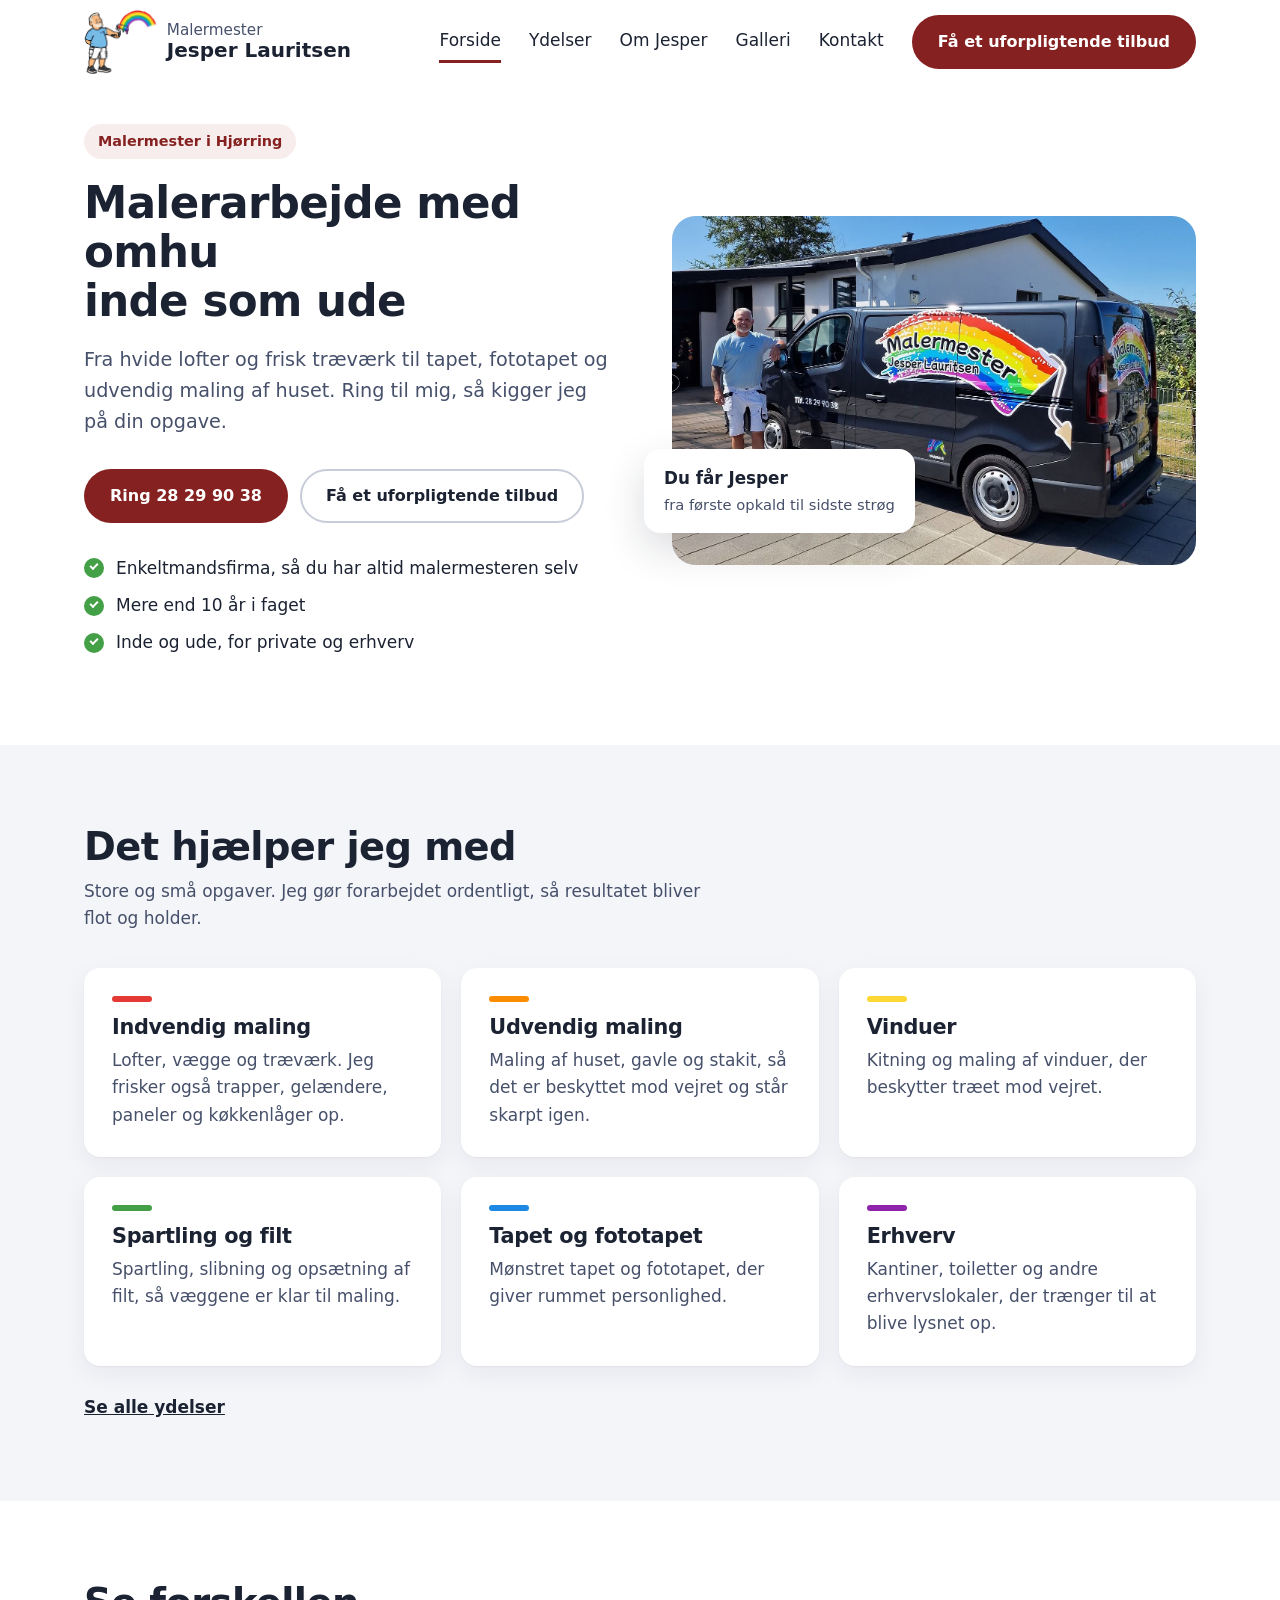
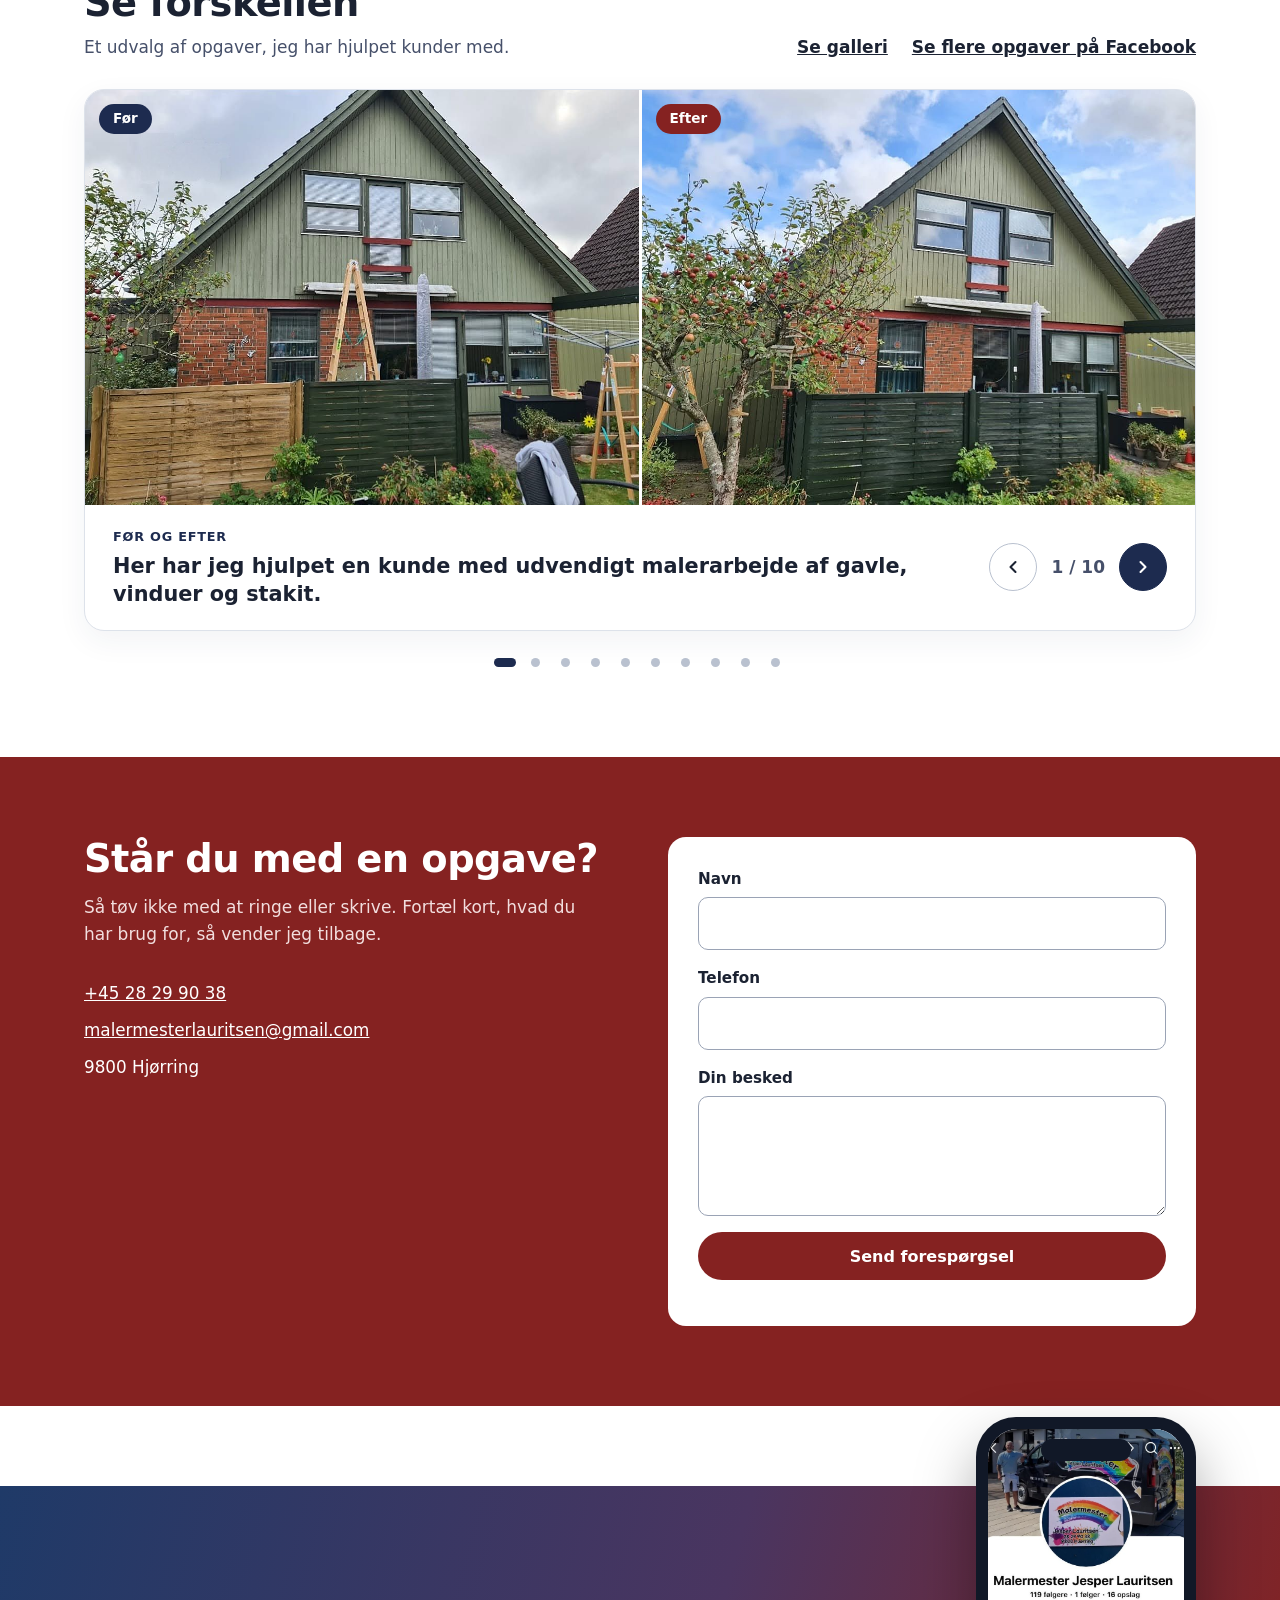
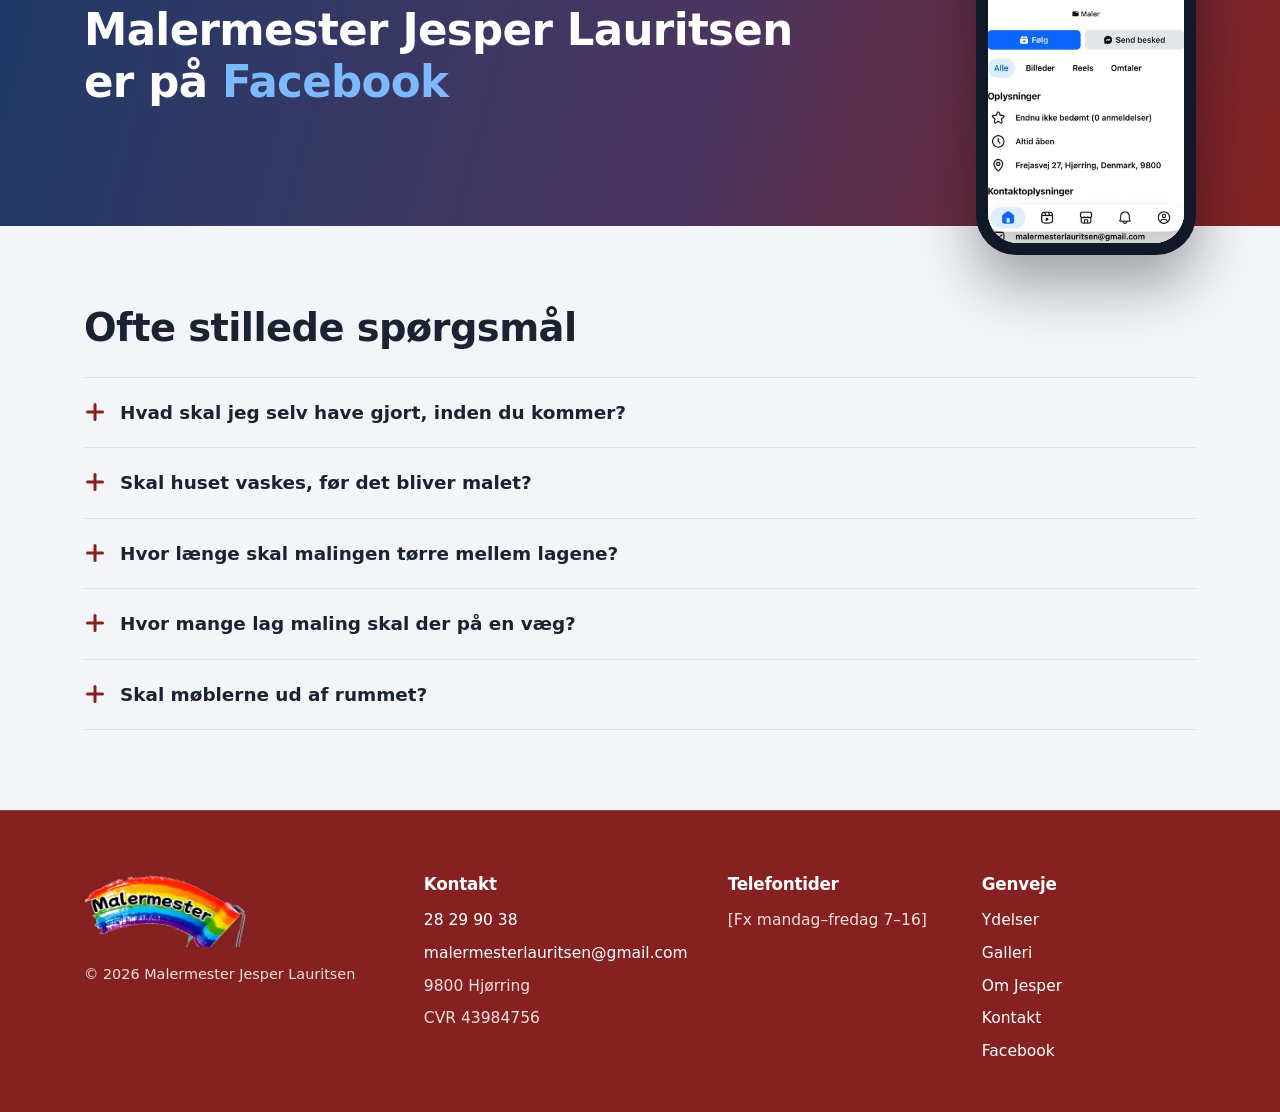
==== index.html @ 114a237c "Update index.html" ====
<!doctype html>
<html lang="da">
<head>
<meta charset="utf-8">
<meta name="viewport" content="width=device-width, initial-scale=1">
<title>Malermester Jesper Lauritsen – maler i Hjørring</title>
<meta name="description" content="Malermester i Hjørring. Indvendig og udvendig maling, vinduer, spartling, tapet og fototapet for private og erhverv. Ring 28 29 90 38.">
<link rel="icon" href="billeder/favicon.png">
<link rel="preconnect" href="https://fonts.googleapis.com">
<link rel="preconnect" href="https://fonts.gstatic.com" crossorigin>
<link rel="stylesheet" href="https://fonts.googleapis.com/css2?family=Manrope:wght@400;500;600;700;800&display=swap">
<link rel="stylesheet" href="css/style.css">
</head>
<body>
<header class="header">
  <div class="wrap header__inner">
    <a class="logo" href="index.html">
      <img src="billeder/logo.png" alt="" width="600" height="527">
      <span class="logo__navn"><span class="logo__lille">Malermester</span><span class="logo__stor">Jesper Lauritsen</span></span>
    </a>
    <button class="menu-knap" type="button" aria-expanded="false" aria-controls="menu" aria-label="Menu">
      <span></span><span></span><span></span>
    </button>
    <nav class="menu" id="menu" aria-label="Hovedmenu">
      <a href="index.html" aria-current="page">Forside</a>
      <a href="ydelser.html">Ydelser</a>
      <a href="om-jesper.html">Om Jesper</a>
      <a href="galleri.html">Galleri</a>
      <a href="kontakt.html">Kontakt</a>
      <a class="knap knap--roed" href="kontakt.html">Få et uforpligtende tilbud</a>
    </nav>
  </div>
</header>
<main>
<section class="hero">
  <div class="wrap hero__grid">
    <div>
      <p class="hero__eyebrow">Malermester i Hjørring</p>
      <h1>Malerarbejde med omhu<br>inde som ude</h1>
      <p class="hero__tekst">Fra hvide lofter og frisk træværk til tapet, fototapet og udvendig maling af huset. Ring til mig, så kigger jeg på din opgave.</p>
      <div class="hero__knapper">
        <a class="knap knap--roed" href="tel:+4528299038">Ring 28 29 90 38</a>
        <a class="knap knap--lys" href="kontakt.html">Få et uforpligtende tilbud</a>
      </div>
      <ul class="tjek">
        <li>Enkeltmandsfirma, så du har altid malermesteren selv</li>
        <li>Mere end 10 år i faget</li>
        <li>Inde og ude, for private og erhverv</li>
      </ul>
    </div>
    <div class="hero__billede-wrap">
      <div class="billede hero__billede" data-tekst="[Coverbillede: Jesper ved den malede bil]"><img src="billeder/cover.jpg" alt="Jesper Lauritsen ved sin bil med regnbuelogoet" loading="lazy" onerror="this.remove()"></div>
      <div class="hero__kort">
        <strong>Du får Jesper</strong>
        <span>fra første opkald til sidste strøg</span>
      </div>
    </div>
  </div>
</section>

<section class="sektion sektion--graa">
  <div class="wrap">
    <h2>Det hjælper jeg med</h2>
    <p class="sektion__intro">Store og små opgaver. Jeg gør forarbejdet ordentligt, så resultatet bliver flot og holder.</p>
    <div class="ydelser">
      <article class="ydelse">
        <div class="ydelse__streg farve-1"></div>
        <h3>Indvendig maling</h3>
        <p>Lofter, vægge og træværk. Jeg frisker også trapper, gelændere, paneler og køkkenlåger op.</p>
        
      </article>
      <article class="ydelse">
        <div class="ydelse__streg farve-2"></div>
        <h3>Udvendig maling</h3>
        <p>Maling af huset, gavle og stakit, så det er beskyttet mod vejret og står skarpt igen.</p>
        
      </article>
      <article class="ydelse">
        <div class="ydelse__streg farve-3"></div>
        <h3>Vinduer</h3>
        <p>Kitning og maling af vinduer, der beskytter træet mod vejret.</p>
        
      </article>
      <article class="ydelse">
        <div class="ydelse__streg farve-4"></div>
        <h3>Spartling og filt</h3>
        <p>Spartling, slibning og opsætning af filt, så væggene er klar til maling.</p>
        
      </article>
      <article class="ydelse">
        <div class="ydelse__streg farve-5"></div>
        <h3>Tapet og fototapet</h3>
        <p>Mønstret tapet og fototapet, der giver rummet personlighed.</p>
        
      </article>
      <article class="ydelse">
        <div class="ydelse__streg farve-6"></div>
        <h3>Erhverv</h3>
        <p>Kantiner, toiletter og andre erhvervslokaler, der trænger til at blive lysnet op.</p>
        
      </article>
    </div>
    <p class="mere"><a href="ydelser.html">Se alle ydelser</a></p>
  </div>
</section>

<section class="sektion">
  <div class="wrap">
    <div class="sektion__hoved">
      <div>
        <h2>Se forskellen</h2>
        <p class="sektion__intro">Et udvalg af opgaver, jeg har hjulpet kunder med.</p>
      </div>
      <div class="links"><a href="galleri.html">Se galleri</a><a href="https://www.facebook.com/profile.php?id=61550020119108">Se flere opgaver på Facebook</a></div>
    </div>
    <div class="karrusel" id="karrusel" role="region" aria-roledescription="karrusel" aria-label="Før og efter">
      <div class="karrusel__visning"></div>
      <div class="karrusel__bund">
        <div>
          <p class="karrusel__lille">Før og efter</p>
          <p class="karrusel__tekst" aria-live="polite"></p>
        </div>
        <div class="styring">
          <button class="pil" type="button" data-forrige aria-label="Forrige opgave"><svg width="20" height="20" viewBox="0 0 24 24" fill="none" stroke="currentColor" stroke-width="2.5" stroke-linecap="round" stroke-linejoin="round" aria-hidden="true"><polyline points="15 18 9 12 15 6"></polyline></svg></button>
          <span class="taeller"></span>
          <button class="pil pil--fyldt" type="button" data-naeste aria-label="Næste opgave"><svg width="20" height="20" viewBox="0 0 24 24" fill="none" stroke="currentColor" stroke-width="2.5" stroke-linecap="round" stroke-linejoin="round" aria-hidden="true"><polyline points="9 18 15 12 9 6"></polyline></svg></button>
        </div>
      </div>
    </div>
    <div class="prikker" id="karrusel-prikker"></div>
  </div>
</section>

<section class="kontakt" id="kontakt">
  <div class="wrap kontakt__grid">
    <div>
      <h2>Står du med en opgave?</h2>
      <p class="kontakt__tekst">Så tøv ikke med at ringe eller skrive. Fortæl kort, hvad du har brug for, så vender jeg tilbage.</p>
      <div class="kontakt__info">
        <a href="tel:+4528299038">+45 28 29 90 38</a>
        <a href="mailto:malermesterlauritsen@gmail.com">malermesterlauritsen@gmail.com</a>
        <span>9800 Hjørring</span>
      </div>
    </div>
    <form class="formular" action="https://api.web3forms.com/submit" method="POST">
      <input type="hidden" name="access_key" value="6a551f26-4c70-44ba-8050-6241564dec9a">
      <input type="hidden" name="subject" value="Ny forespørgsel fra hjemmesiden">
      <input type="checkbox" name="botcheck" style="display:none">
      <div class="felt"><label for="f-navn">Navn</label><input id="f-navn" name="navn" type="text" autocomplete="name" required></div>
      <div class="felt"><label for="f-tlf">Telefon</label><input id="f-tlf" name="telefon" type="tel" autocomplete="tel" required></div>
      <div class="felt"><label for="f-besked">Din besked</label><textarea id="f-besked" name="besked" required></textarea></div>
      <button class="knap knap--roed" type="submit">Send forespørgsel</button>
      <p class="formular__besked" aria-live="polite"></p>
    </form>
  </div>
</section>

<section class="facebook" aria-labelledby="fb-titel">
  <div class="wrap facebook__inner">
    <h2 id="fb-titel"><span class="facebook__navn">Malermester Jesper Lauritsen</span> er på <span class="facebook__fb">Facebook</span></h2>
    <a class="telefon" href="https://www.facebook.com/profile.php?id=61550020119108" aria-label="Se Malermester Jesper Lauritsen på Facebook">
      <div class="telefon__skaerm">
        <div class="billede " data-tekst="[Skærmbillede af Jespers Facebook-side]"><img src="billeder/facebook.jpg" alt="" loading="lazy" onerror="this.remove()"></div>
      </div>
    </a>
  </div>
</section>

<section class="sektion sektion--graa">
  <div class="wrap">
    <h2>Ofte stillede spørgsmål</h2>
    <div class="faq">
      <details>
        <summary><span class="plus" aria-hidden="true"></span>Hvad skal jeg selv have gjort, inden du kommer?</summary>
        <div class="faq__svar"><p>Det hjælper, hvis du på forhånd har taget billeder, lamper og gardiner ned og tømt de reoler, der skal flyttes.</p><p>Jeg flytter gerne møbler og dækker selv af, men jo mere der er klar, når jeg kommer, jo færre timer skal du betale for.</p></div>
      </details>
      <details>
        <summary><span class="plus" aria-hidden="true"></span>Skal huset vaskes, før det bliver malet?</summary>
        <div class="faq__svar"><p>Ja. Snavs, alger og løs maling skal væk, ellers sidder den nye maling ikke ordentligt fast. Jeg vasker overfladen, fjerner det løse og venter, til alt er helt tørt.</p><p>Forarbejdet tager tid, men det er det, der gør, at malingen holder i mange år.</p></div>
      </details>
      <details>
        <summary><span class="plus" aria-hidden="true"></span>Hvor længe skal malingen tørre mellem lagene?</summary>
        <div class="faq__svar"><p>Det afhænger af malingen. Vandbaseret vægmaling skal typisk have nogle timer, før næste lag kommer på, selvom den føles tør meget før. Maler man for tidligt, kan det nye lag trække det gamle med sig.</p><p>Oliebaseret maling på træværk skal som regel have et døgn. Jeg følger altid producentens anvisninger.</p></div>
      </details>
      <details>
        <summary><span class="plus" aria-hidden="true"></span>Hvor mange lag maling skal der på en væg?</summary>
        <div class="faq__svar"><p>Som regel to. Skal en mørk væg være lys, eller er væggen nyspartlet, starter jeg med en grunder og maler derefter to lag.</p><p>Ét lag dækker sjældent jævnt, og forskellen ses især, når lyset falder skråt ind fra vinduerne.</p></div>
      </details>
      <details>
        <summary><span class="plus" aria-hidden="true"></span>Skal møblerne ud af rummet?</summary>
        <div class="faq__svar"><p>Nej, det er ikke nødvendigt. Det er nok, at de står samlet midt i rummet, så der er plads til at arbejde langs væggene. Jeg dækker både møbler og gulv til.</p><p>Skal der spartles og slibes meget, støver det dog, og så er det bedst at flytte det, der kan flyttes, ud af rummet.</p></div>
      </details>
    </div>
  </div>
</section>
</main>
<footer class="footer">
  <div class="wrap footer__grid">
    <div>
      <img class="footer__logo" src="billeder/logo-regnbue (1).png" alt="Malermester" width="700" height="312">
      <p class="footer__copy">© <span id="aar">2026</span> Malermester Jesper Lauritsen</p>
    </div>
    <div>
      <h3>Kontakt</h3>
      <ul>
        <li><a href="tel:+4528299038">28 29 90 38</a></li>
        <li><a href="mailto:malermesterlauritsen@gmail.com">malermesterlauritsen@gmail.com</a></li>
        <li>9800 Hjørring</li>
        <li>CVR 43984756</li>
      </ul>
    </div>
    <div>
      <h3>Telefontider</h3>
      <ul>
        <li>[Fx mandag–fredag 7–16]</li>
      </ul>
    </div>
    <div>
      <h3>Genveje</h3>
      <ul>
        <li><a href="ydelser.html">Ydelser</a></li>
        <li><a href="galleri.html">Galleri</a></li>
        <li><a href="om-jesper.html">Om Jesper</a></li>
        <li><a href="kontakt.html">Kontakt</a></li>
        <li><a href="https://www.facebook.com/profile.php?id=61550020119108">Facebook</a></li>
      </ul>
    </div>
  </div>
</footer>
<script src="js/billeder.js"></script>
<script src="js/main.js"></script>
</body>
</html>
---- css/style.css ----
/* =========================================================
   Malermester Jesper Lauritsen – fælles styling
   Farver og skrifttyper samlet øverst, så de er nemme at ændre.
   ========================================================= */

:root {
  --roed: #852221;          /* hovedfarve: knapper, kontakt-sektion, footer */
  --roed-moerk: #6A1A19;    /* hover på røde knapper */
  --marine: #1D2B4F;        /* karrusel-pile, aktive prikker */
  --tekst: #1B2232;
  --tekst-svag: #46506A;
  --flade: #F3F5F9;         /* lysegrå sektioner */
  --kant: #DDE2EA;
  --pladsholder: #D7DCE5;

  /* regnbuen fra logoet */
  --rb-roed: #E53935;
  --rb-orange: #FB8C00;
  --rb-gul: #FDD835;
  --rb-groen: #43A047;
  --rb-blaa: #1E88E5;
  --rb-lilla: #8E24AA;

  --overskrift: "Outfit", system-ui, sans-serif;
  --broedtekst: "Outfit", "Segoe UI", system-ui, sans-serif;

  --bredde: 1160px;
  --radius: 16px;
}

*, *::before, *::after { box-sizing: border-box; }

html { scroll-behavior: smooth; }

body {
  margin: 0;
  font-family: var(--broedtekst);
  font-size: 17px;
  line-height: 1.6;
  color: var(--tekst);
  background: #fff;
}

img { max-width: 100%; display: block; }

a { color: var(--tekst); }
a:hover { color: var(--roed); }

h1, h2, h3 {
  font-family: var(--overskrift);
  font-weight: 700;
  line-height: 1.12;
  letter-spacing: -0.015em;
  margin: 0;
}
h1 { font-size: clamp(2.2rem, 4.5vw, 3.3rem); }
h2 { font-size: clamp(1.8rem, 3.2vw, 2.4rem); }
h3 { font-size: 1.3rem; }
p { margin: 0; }

:focus-visible {
  outline: 3px solid var(--rb-blaa);
  outline-offset: 3px;
  border-radius: 4px;
}

.skjult {
  position: absolute; width: 1px; height: 1px; overflow: hidden;
  clip: rect(0 0 0 0); white-space: nowrap;
}

.wrap {
  max-width: var(--bredde);
  margin: 0 auto;
  padding: 0 24px;
}

.sektion { padding: 80px 0; }
.sektion--graa { background: var(--flade); }
.sektion__intro { color: var(--tekst-svag); margin-top: 10px; max-width: 640px; }

/* ---------- Knapper ---------- */
.knap {
  display: inline-flex;
  align-items: center;
  justify-content: center;
  gap: 8px;
  min-height: 48px;
  padding: 12px 24px;
  border-radius: 999px;
  border: 2px solid transparent;
  font-family: var(--broedtekst);
  font-weight: 600;
  font-size: 1rem;
  text-decoration: none;
  cursor: pointer;
  transition: background-color .15s, color .15s, border-color .15s;
}
.knap--roed { background: var(--roed); color: #fff; }
.knap--roed:hover { background: var(--roed-moerk); color: #fff; }
.knap--hvid { background: #fff; color: var(--tekst); }
.knap--hvid:hover { background: var(--flade); color: var(--tekst); }
.knap--kant { background: transparent; color: #fff; border-color: #fff; }
.knap--kant:hover { background: #fff; color: var(--roed); }

/* ---------- Pladsholdere til billeder ----------
   Billedet ligger oven på en grå boks. Mangler filen, fjernes billedet,
   og den grå boks med teksten vises i stedet. */
.billede {
  position: relative;
  background: var(--pladsholder);
  overflow: hidden;
}
.billede::before {
  content: attr(data-tekst);
  position: absolute; inset: 0;
  display: flex; align-items: center; justify-content: center;
  padding: 16px; text-align: center;
  color: #3A4258; font-weight: 600; font-size: .95rem;
}
.billede img {
  position: relative;
  width: 100%; height: 100%;
  object-fit: cover;
}

/* ---------- Header ---------- */
.header {
  position: sticky; top: 0; z-index: 50;
  background: #fff;
  transition: box-shadow .2s;
}
.header.skygge { box-shadow: 0 4px 18px rgba(27, 34, 50, .08); }
.header__inner {
  display: flex; align-items: center; justify-content: space-between;
  gap: 16px; min-height: 84px;
}
.logo {
  display: flex; align-items: center; gap: 10px;
  text-decoration: none; color: var(--tekst);
}
.logo img { height: 64px; width: auto; }
.logo__navn { display: flex; flex-direction: column; line-height: 1.15; }
.logo__lille { font-family: var(--overskrift); font-weight: 500; font-size: .95rem; color: var(--tekst-svag); }
.logo__stor { font-family: var(--overskrift); font-weight: 700; font-size: 1.25rem; }
.logo:hover { color: var(--tekst); }

.menu { display: flex; align-items: center; gap: 28px; }
.menu a:not(.knap) {
  font-weight: 500; text-decoration: none; padding: 6px 0;
  border-bottom: 3px solid transparent;
}
.menu a[aria-current="page"] { border-bottom-color: var(--roed); }

.menu-knap {
  display: none;
  background: none; border: 0; padding: 10px; cursor: pointer;
  width: 48px; height: 48px;
}
.menu-knap span {
  display: block; height: 3px; background: var(--tekst); border-radius: 2px; margin: 5px 0;
  transition: transform .2s, opacity .2s;
}

/* ---------- Forside: top ---------- */
.top { background: var(--flade); padding: 56px 0 72px; }
.top__grid { display: grid; grid-template-columns: 1.05fr 1fr; gap: 48px; align-items: center; }
.top__eyebrow { font-weight: 700; color: var(--marine); letter-spacing: .06em; text-transform: uppercase; font-size: .85rem; margin-bottom: 14px; }
.top__tekst { font-size: 1.15rem; color: var(--tekst-svag); margin-top: 18px; max-width: 34em; }
.top__fakta { display: flex; flex-wrap: wrap; gap: 18px 36px; margin-top: 32px; }
.top__fakta strong { display: block; font-family: var(--overskrift); font-size: 1.2rem; }
.top__fakta span { color: var(--tekst-svag); font-size: .95rem; }
.top__billede { aspect-ratio: 5 / 4; border-radius: 20px; }

/* ---------- Ydelser (kort) ---------- */
.ydelser { display: grid; grid-template-columns: repeat(3, 1fr); gap: 20px; margin-top: 36px; }
.ydelse {
  border-radius: var(--radius);
  padding: 28px; background: #fff;
  box-shadow: 0 1px 2px rgba(27, 34, 50, .04), 0 8px 24px rgba(27, 34, 50, .06);
}
.sektion:not(.sektion--graa) .ydelse { border: 1px solid var(--kant); box-shadow: none; }
.ydelse__streg { width: 40px; height: 6px; border-radius: 3px; margin-bottom: 14px; }
.ydelse p { color: var(--tekst-svag); margin-top: 8px; }
.ydelse ul { margin: 14px 0 0; padding: 0; list-style: none; }
.ydelse li { padding-left: 26px; position: relative; margin-top: 6px; }
.ydelse li::before {
  content: ""; position: absolute; left: 2px; top: .45em;
  width: 12px; height: 7px; border-left: 3px solid var(--roed); border-bottom: 3px solid var(--roed);
  transform: rotate(-45deg);
}

.farve-1 { background: var(--rb-roed); }
.farve-2 { background: var(--rb-orange); }
.farve-3 { background: var(--rb-gul); }
.farve-4 { background: var(--rb-groen); }
.farve-5 { background: var(--rb-blaa); }
.farve-6 { background: var(--rb-lilla); }

/* ---------- Karrusel (før og efter) ---------- */
.sektion__hoved { display: flex; flex-wrap: wrap; align-items: flex-end; justify-content: space-between; gap: 16px; }
.links { display: flex; flex-wrap: wrap; gap: 24px; font-weight: 600; }

.karrusel { margin-top: 28px; background: #fff; border-radius: 20px; overflow: hidden; border: 1px solid var(--kant); box-shadow: 0 10px 30px rgba(29, 43, 79, .06); }
.par { display: grid; grid-template-columns: 1fr 1fr; gap: 3px; background: #fff; }
.par .billede { aspect-ratio: 4 / 3; }
.maerke {
  position: absolute; top: 14px; left: 14px; z-index: 2;
  background: var(--marine); color: #fff;
  font-size: .85rem; font-weight: 600; padding: 4px 14px; border-radius: 999px;
}
.maerke--efter { background: var(--roed); }
.karrusel__bund {
  display: flex; flex-wrap: wrap; align-items: center; justify-content: space-between;
  gap: 20px; padding: 22px 28px;
}
.karrusel__lille { font-weight: 700; font-size: .8rem; letter-spacing: .06em; text-transform: uppercase; color: var(--marine); }
.karrusel__tekst { font-family: var(--overskrift); font-weight: 600; font-size: 1.3rem; line-height: 1.35; margin-top: 4px; max-width: 40em; }
.styring { display: flex; align-items: center; gap: 14px; }
.pil {
  width: 48px; height: 48px; border-radius: 50%;
  display: inline-flex; align-items: center; justify-content: center;
  border: 1px solid #B9C1CF; background: #fff; color: var(--tekst); cursor: pointer;
}
.pil--fyldt { background: var(--marine); border-color: var(--marine); color: #fff; }
.pil:hover { border-color: var(--marine); }
.taeller { min-width: 48px; text-align: center; font-weight: 600; color: var(--tekst-svag); }
.prikker { display: flex; justify-content: center; gap: 2px; margin-top: 18px; }
.prik { width: 28px; height: 28px; border: 0; background: none; padding: 0; cursor: pointer; display: flex; align-items: center; justify-content: center; }
.prik span { display: block; width: 9px; height: 9px; border-radius: 5px; background: #B9C1CF; transition: width .2s, background-color .2s; }
.prik[aria-current="true"] span { width: 22px; background: var(--marine); }

/* ---------- Kontakt-sektion (rød) ---------- */
.kontakt { background: var(--roed); color: #fff; padding: 80px 0; }
.kontakt__grid { display: grid; grid-template-columns: 1fr 1fr; gap: 56px; align-items: start; }
.kontakt__tekst { color: #F2DEDE; margin-top: 14px; max-width: 30em; }
.kontakt__info { margin-top: 32px; display: grid; gap: 10px; font-size: 1.05rem; }
.kontakt__info a { color: #fff; }
.kontakt__info a:hover { color: #FFD9D9; }

.formular {
  background: #fff; color: var(--tekst);
  border-radius: 18px; padding: 30px;
  display: grid; gap: 16px;
}
.formular--kant { border: 1px solid var(--kant); }
.felt { display: grid; gap: 6px; }
.felt label { font-weight: 600; font-size: .95rem; }
.felt input, .felt textarea, .felt select {
  font: inherit; color: var(--tekst);
  padding: 12px 14px; min-height: 48px;
  border: 1px solid #9AA3B5; border-radius: 10px; background: #fff;
  width: 100%;
}
.felt textarea { resize: vertical; min-height: 120px; }
.felter-2 { display: grid; grid-template-columns: 1fr 1fr; gap: 16px; }
.formular__tip { font-size: .92rem; color: var(--tekst-svag); }
.formular__besked { font-size: .95rem; color: var(--tekst-svag); }

/* ---------- Facebook-banner ---------- */
.facebook {
  position: relative;
  margin-top: 80px;
  background: linear-gradient(105deg, #1F3A68 0%, #4A3560 55%, var(--roed) 100%);
  color: #fff;
}
.facebook__inner {
  display: grid; grid-template-columns: 1fr auto; gap: 48px; align-items: center;
  min-height: 340px;
}
.facebook h2 { font-size: clamp(1.8rem, 3.4vw, 2.8rem); line-height: 1.2; }
.facebook__navn { display: block; white-space: nowrap; }
.facebook__fb { color: #7DB9FF; }

.telefon {
  display: block;
  justify-self: end;
  width: 220px;
  margin-top: -80px;
  margin-bottom: -40px;
  transition: transform .2s;
  padding: 12px;
  background: #111827;
  border-radius: 40px;
  box-shadow: 0 30px 60px rgba(0, 0, 0, .35);
}
.telefon:hover { transform: translateY(-4px) rotate(-1deg); }
.telefon__skaerm {
  position: relative;
  border-radius: 30px;
  overflow: hidden;
  aspect-ratio: 9 / 19;
  background: #fff;
}
.telefon__skaerm::after {   /* lille kamera-hak øverst */
  content: ""; position: absolute; top: 10px; left: 50%; transform: translateX(-50%);
  width: 90px; height: 22px; border-radius: 12px; background: #111827;
}
.telefon .billede { height: 100%; }
.telefon .billede img { object-position: top; }

/* ---------- FAQ ---------- */
.faq { margin-top: 28px; border-top: 1px solid var(--kant); }
.faq details { border-bottom: 1px solid var(--kant); }
.faq summary {
  list-style: none;
  display: flex; align-items: flex-start; gap: 14px;
  padding: 20px 0;
  font-family: var(--overskrift); font-weight: 600; font-size: 1.15rem;
  cursor: pointer;
}
.faq summary::-webkit-details-marker { display: none; }
.faq summary:hover { color: var(--roed); }
.plus {
  flex: none; position: relative; width: 22px; height: 22px; margin-top: 3px;
}
.plus::before, .plus::after {
  content: ""; position: absolute; left: 50%; top: 50%;
  background: var(--roed); border-radius: 2px;
  transform: translate(-50%, -50%);
  transition: transform .2s;
}
.plus::before { width: 18px; height: 3px; }
.plus::after { width: 3px; height: 18px; }
.faq details[open] .plus::after { transform: translate(-50%, -50%) scaleY(0); }
.faq__svar { padding: 0 0 22px 36px; color: var(--tekst-svag); max-width: 46em; }
.faq__svar p + p { margin-top: 10px; }

/* ---------- Undersider ---------- */
.side-top { background: #fff; padding: 40px 0 24px; }
.broedkrumme { font-size: .95rem; color: var(--tekst-svag); margin-bottom: 14px; }
.broedkrumme a { color: var(--tekst-svag); }
.side-top p.intro { font-size: 1.15rem; color: var(--tekst-svag); margin-top: 14px; max-width: 38em; }

.cta { background: var(--roed); color: #fff; padding: 56px 0; }
.cta__inner { display: flex; flex-wrap: wrap; align-items: center; justify-content: space-between; gap: 24px; }
.cta p { color: #F2DEDE; margin-top: 8px; }
.cta__knapper { display: flex; flex-wrap: wrap; gap: 12px; }

.trin { display: grid; grid-template-columns: repeat(4, 1fr); gap: 16px; margin-top: 32px; padding: 0; list-style: none; counter-reset: trin; }
.trin li { background: #fff; border-radius: var(--radius); padding: 24px; counter-increment: trin; }
.trin li::before {
  content: counter(trin);
  display: flex; align-items: center; justify-content: center;
  width: 40px; height: 40px; border-radius: 50%;
  background: var(--roed); color: #fff;
  font-family: var(--overskrift); font-weight: 700; margin-bottom: 12px;
}
.trin p { color: var(--tekst-svag); margin-top: 6px; }

/* Galleri */
.filtre { display: flex; flex-wrap: wrap; gap: 10px; }
.filter {
  font: inherit; font-weight: 600; font-size: .95rem;
  min-height: 44px; padding: 8px 18px; border-radius: 999px; cursor: pointer;
  background: #fff; color: var(--tekst); border: 1px solid #B9C1CF;
}
.filter[aria-pressed="true"] { background: var(--roed); border-color: var(--roed); color: #fff; }
.galleri { display: grid; grid-template-columns: repeat(3, 1fr); gap: 22px; margin-top: 28px; }
.opgave { border: 1px solid var(--kant); border-radius: var(--radius); overflow: hidden; display: flex; flex-direction: column; background: #fff; }
.opgave[hidden] { display: none; }
.opgave .par .billede { aspect-ratio: 3 / 4; }
.opgave .par { grid-template-columns: 1fr 1fr; }
.opgave .enkelt { aspect-ratio: 3 / 2; }
.opgave__tekst { padding: 16px 20px 20px; display: grid; gap: 8px; }
.kategori { display: inline-flex; align-items: center; gap: 8px; font-size: .88rem; font-weight: 600; color: var(--tekst-svag); }
.kategori i { width: 10px; height: 10px; border-radius: 50%; display: inline-block; }
.opgave__styring { display: flex; align-items: center; gap: 10px; }
.opgave__styring .pil { width: 40px; height: 40px; }
.opgave__styring .taeller { min-width: 40px; font-size: .9rem; }

/* Om Jesper */
.om { display: grid; grid-template-columns: minmax(0, 420px) 1fr; gap: 56px; align-items: center; }
.om .billede { aspect-ratio: 1 / 1; border-radius: 20px; }
.om .billede img { object-position: 38% 35%; }
.om p { color: var(--tekst-svag); margin-top: 14px; }
.vaerdier { display: grid; grid-template-columns: repeat(4, 1fr); gap: 16px; margin-top: 32px; }
.vaerdi { background: #fff; border-radius: var(--radius); padding: 24px; }
.vaerdi p { color: var(--tekst-svag); margin-top: 8px; }
.engageret { display: grid; grid-template-columns: 1.2fr 1fr; gap: 48px; align-items: center; }
.engageret .billede { border-radius: 18px; width: fit-content; justify-self: center; background: none; }
.engageret .billede img { width: auto; height: auto; max-width: 100%; max-height: 200px; }
.engageret p { color: var(--tekst-svag); margin-top: 12px; }

/* Kontakt-side */
.kontaktside { display: grid; grid-template-columns: 1.4fr 1fr; gap: 40px; align-items: start; }
.infokort { background: var(--flade); border-radius: 18px; padding: 20px; display: grid; gap: 12px; }
.info { background: #fff; border-radius: 14px; padding: 18px; display: flex; gap: 14px; align-items: flex-start; }
.info__ikon { flex: none; width: 42px; height: 42px; border-radius: 50%; background: var(--roed); color: #fff; display: flex; align-items: center; justify-content: center; }
.info small { display: block; color: var(--tekst-svag); font-size: .9rem; }
.info a, .info strong { font-weight: 600; word-break: break-word; }

/* ---------- Footer ---------- */
.footer { background: var(--roed); color: #F2DEDE; font-size: .97rem; border-top: 1px solid rgba(255, 255, 255, .15); }
.footer__grid { display: grid; grid-template-columns: 1.4fr 1fr 1fr 1fr; gap: 40px; padding-top: 64px; padding-bottom: 48px; }
.footer__logo { height: 72px; width: auto; }
.footer__navn { color: #fff; font-weight: 600; font-size: 1.1rem; margin: 16px 0 6px; }
.footer h3 { color: #fff; font-size: 1.05rem; margin-bottom: 14px; }
.footer ul { list-style: none; margin: 0; padding: 0; display: grid; gap: 8px; }
.footer a { color: #fff; text-decoration: none; }
.footer a:hover { color: #fff; text-decoration: underline; }
.footer__bund { border-top: 1px solid rgba(255, 255, 255, .12); padding: 18px 0; font-size: .9rem; }


/* ---------- Forside: hero (hvid, flyder sammen med menuen) ---------- */
.hero { padding: 40px 0 88px; }
.hero__grid { display: grid; grid-template-columns: 1fr 1fr; gap: 64px; align-items: center; }
.hero__eyebrow {
  display: inline-block; font-weight: 600; font-size: .9rem; color: var(--roed);
  background: #F8EDED; padding: 6px 14px; border-radius: 999px; margin-bottom: 20px;
}
.hero h1 { font-size: clamp(2rem, 3.4vw, 2.8rem); }
.hero__tekst { font-size: 1.2rem; color: var(--tekst-svag); margin-top: 20px; max-width: 32em; }
.hero__knapper { display: flex; flex-wrap: wrap; gap: 12px; margin-top: 32px; }
.knap--lys { background: transparent; color: var(--tekst); border-color: #C7CDD8; }
.knap--lys:hover { border-color: var(--tekst); color: var(--tekst); }
.tjek { list-style: none; padding: 0; margin: 32px 0 0; display: grid; gap: 10px; }
.tjek li { position: relative; padding-left: 32px; }
.tjek li::before {
  content: ""; position: absolute; left: 0; top: .2em;
  width: 20px; height: 20px; border-radius: 50%; background: var(--rb-groen);
}
.tjek li::after {
  content: ""; position: absolute; left: 6px; top: calc(.2em + 5px);
  width: 8px; height: 5px; border-left: 2px solid #fff; border-bottom: 2px solid #fff; transform: rotate(-45deg);
}
.hero__billede-wrap { position: relative; }
.hero__billede { aspect-ratio: 3 / 2; border-radius: 24px; }
.hero__kort {
  position: absolute; left: -28px; bottom: 32px;
  background: #fff; border-radius: 16px; padding: 16px 20px;
  box-shadow: 0 16px 40px rgba(27, 34, 50, .16);
  display: grid; gap: 2px;
}
.hero__kort strong { font-size: 1.05rem; }
.hero__kort span { color: var(--tekst-svag); font-size: .92rem; }
.mere { margin-top: 28px; font-weight: 600; }

/* ---------- Mobil ---------- */
@media (max-width: 960px) {
  .menu-knap { display: block; }
  .menu {
    display: none;
    position: absolute; left: 0; right: 0; top: 100%;
    flex-direction: column; align-items: stretch; gap: 0;
    background: #fff; border-bottom: 1px solid var(--kant);
    padding: 8px 24px 20px;
  }
  .menu.aaben { display: flex; }
  .menu a:not(.knap) { padding: 14px 0; border-bottom: 1px solid var(--kant); }
  .menu a[aria-current="page"] { color: var(--roed); }
  .menu .knap { margin-top: 14px; }
  .menu-knap[aria-expanded="true"] span:nth-child(1) { transform: translateY(8px) rotate(45deg); }
  .menu-knap[aria-expanded="true"] span:nth-child(2) { opacity: 0; }
  .menu-knap[aria-expanded="true"] span:nth-child(3) { transform: translateY(-8px) rotate(-45deg); }

  .top__grid, .hero__grid, .kontakt__grid, .facebook__inner, .om, .engageret, .kontaktside { grid-template-columns: 1fr; }
  .hero__grid { gap: 40px; }
    .hero__billede { aspect-ratio: 3 / 2; }
  .hero__kort { left: 16px; bottom: 16px; }
  .footer__grid { grid-template-columns: 1fr 1fr; }
  .ydelser, .galleri { grid-template-columns: 1fr 1fr; }
  .trin, .vaerdier { grid-template-columns: 1fr 1fr; }
  .facebook { margin-top: 0; }
  .facebook__inner { padding: 56px 24px; }
  .telefon { margin: 0 auto; width: 200px; justify-self: center; }
  .facebook__navn { white-space: normal; }
}

@media (max-width: 620px) {
  body { font-size: 16px; }
  .sektion { padding: 56px 0; }
  .logo img { height: 50px; }
  .logo__stor { font-size: 1.05rem; }
  .logo__lille { font-size: .82rem; }
  .ydelser, .galleri, .trin, .vaerdier, .felter-2, .footer__grid { grid-template-columns: 1fr; }
  .par .billede { aspect-ratio: 3 / 4; }
  .karrusel__bund { padding: 18px; }
  .karrusel__tekst { font-size: 1.1rem; }
  .faq summary { font-size: 1.05rem; }
  .faq__svar { padding-left: 0; }
}

@media (prefers-reduced-motion: reduce) {
  html { scroll-behavior: auto; }
  *, *::before, *::after { transition: none !important; animation: none !important; }
}

/* ---------- Forstørret billede (lightbox) ---------- */
.billede img { cursor: zoom-in; }
.telefon .billede img { cursor: pointer; }
.lightbox {
  position: fixed; inset: 0; z-index: 200;
  background: rgba(10, 14, 25, .9);
  display: flex; align-items: center; justify-content: center;
  padding: 72px 16px 24px;
}
.lightbox[hidden] { display: none; }
.lightbox__billede {
  max-width: min(1200px, 100%);
  max-height: calc(100vh - 110px);
  width: auto; height: auto;
  object-fit: contain;
  border-radius: 12px;
  box-shadow: 0 20px 60px rgba(0, 0, 0, .5);
}
.lightbox__luk {
  position: absolute; top: 16px; right: 16px;
  width: 48px; height: 48px; border-radius: 50%;
  border: 0; background: #fff; color: var(--tekst);
  display: flex; align-items: center; justify-content: center;
  cursor: pointer;
}
.lightbox__luk:hover { background: var(--flade); }
.footer__copy { margin-top: 16px; font-size: .9rem; }
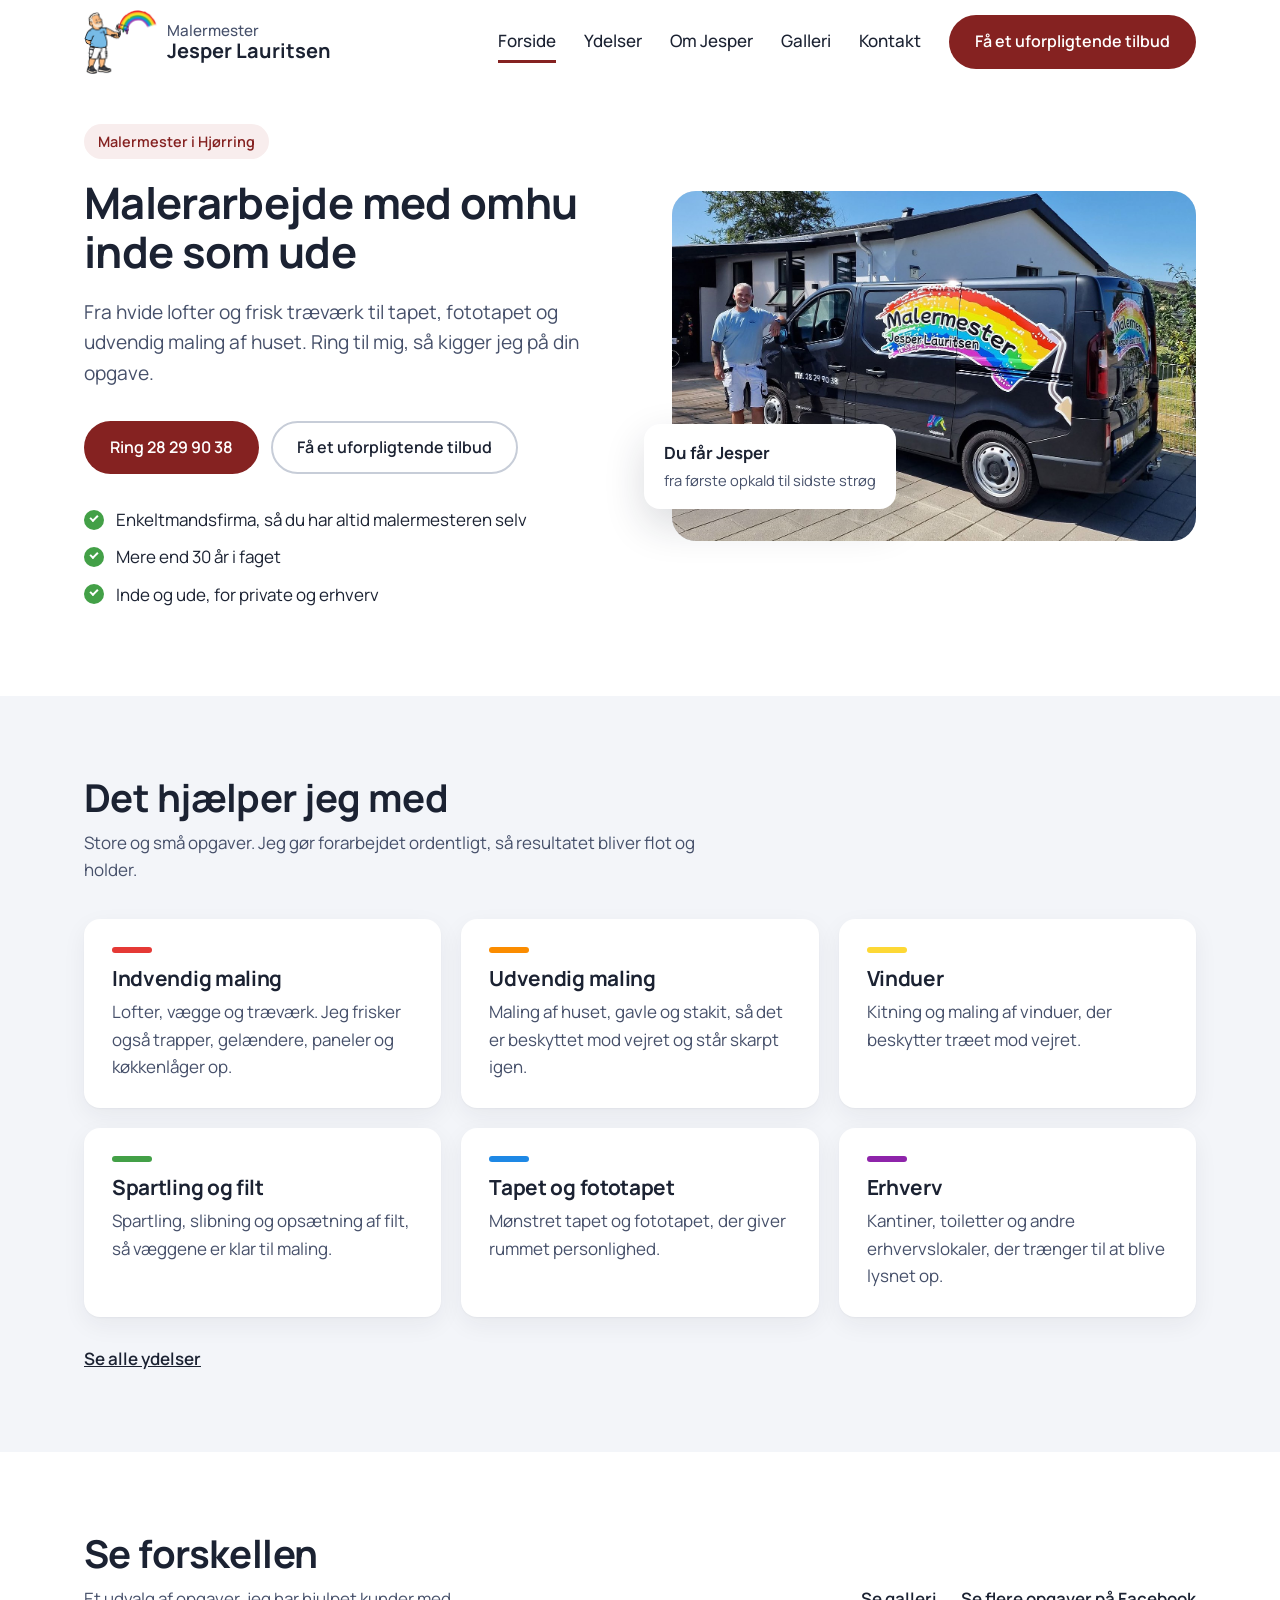
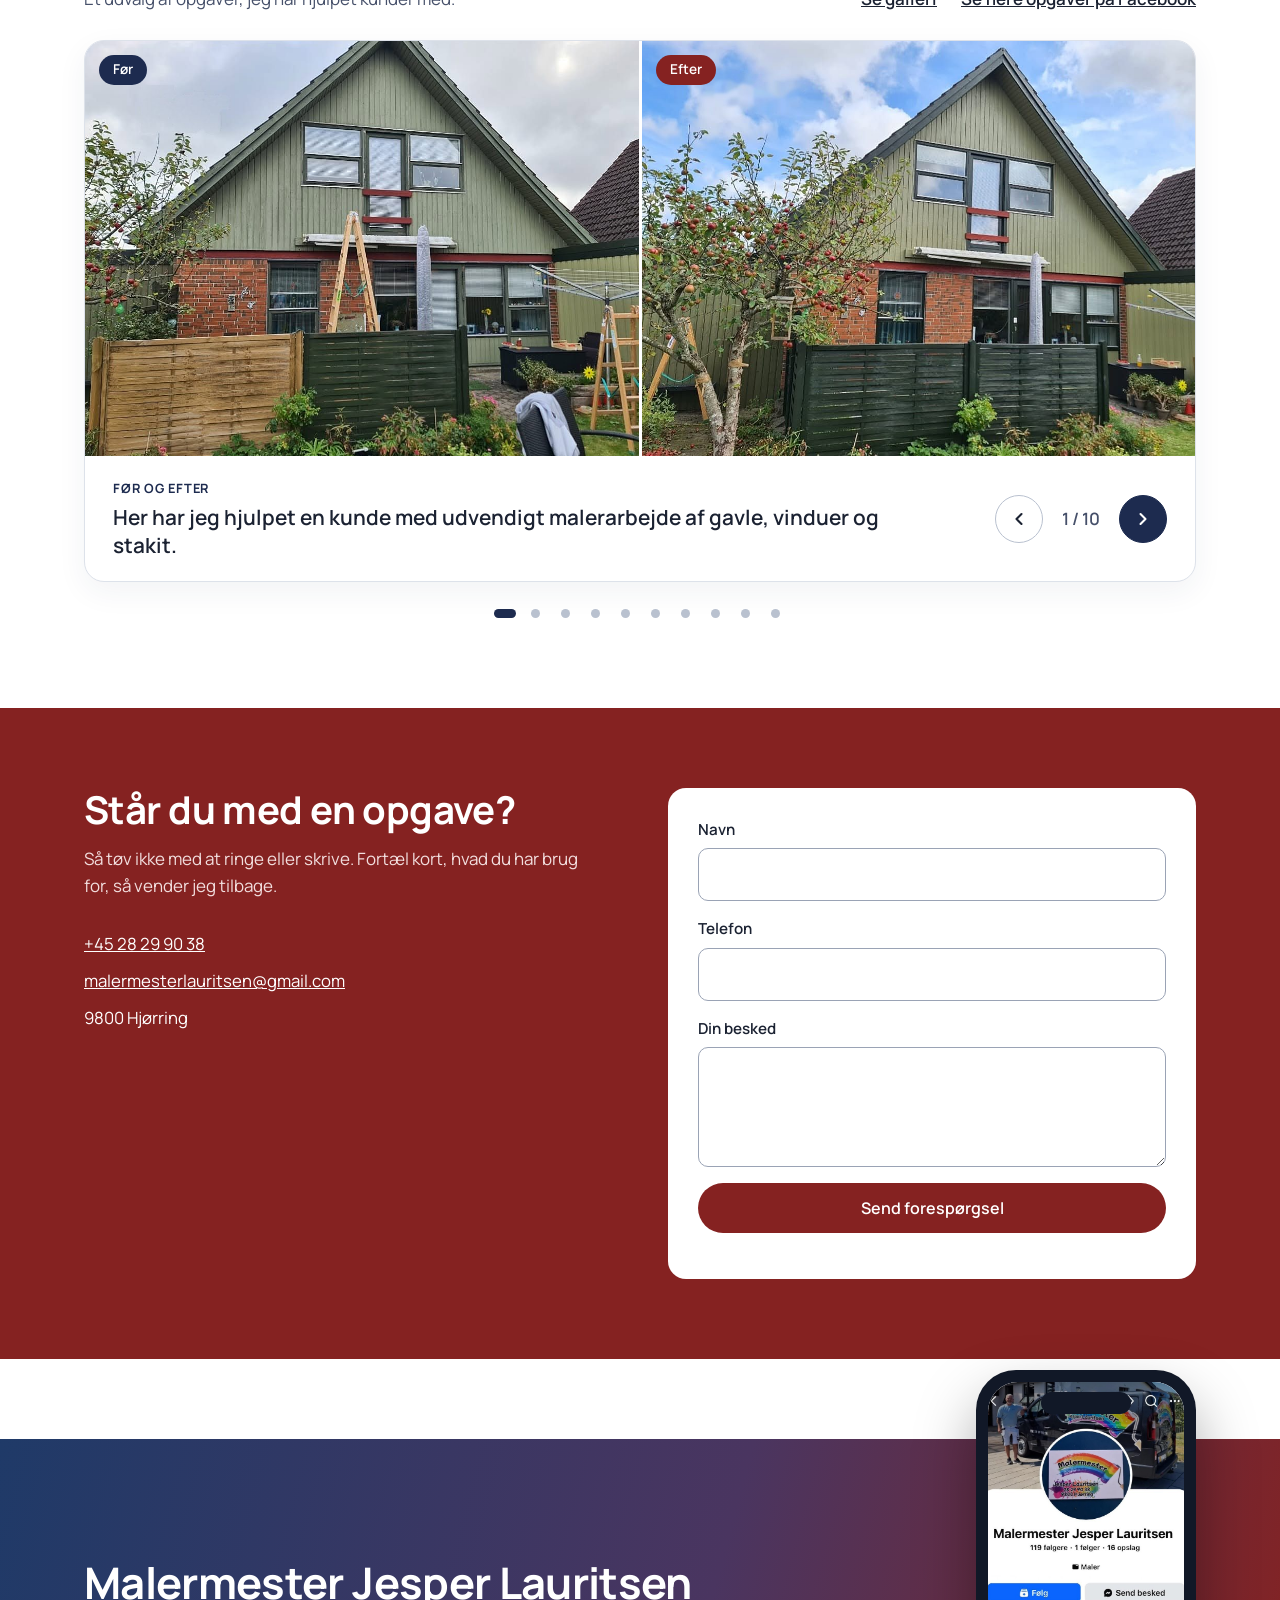
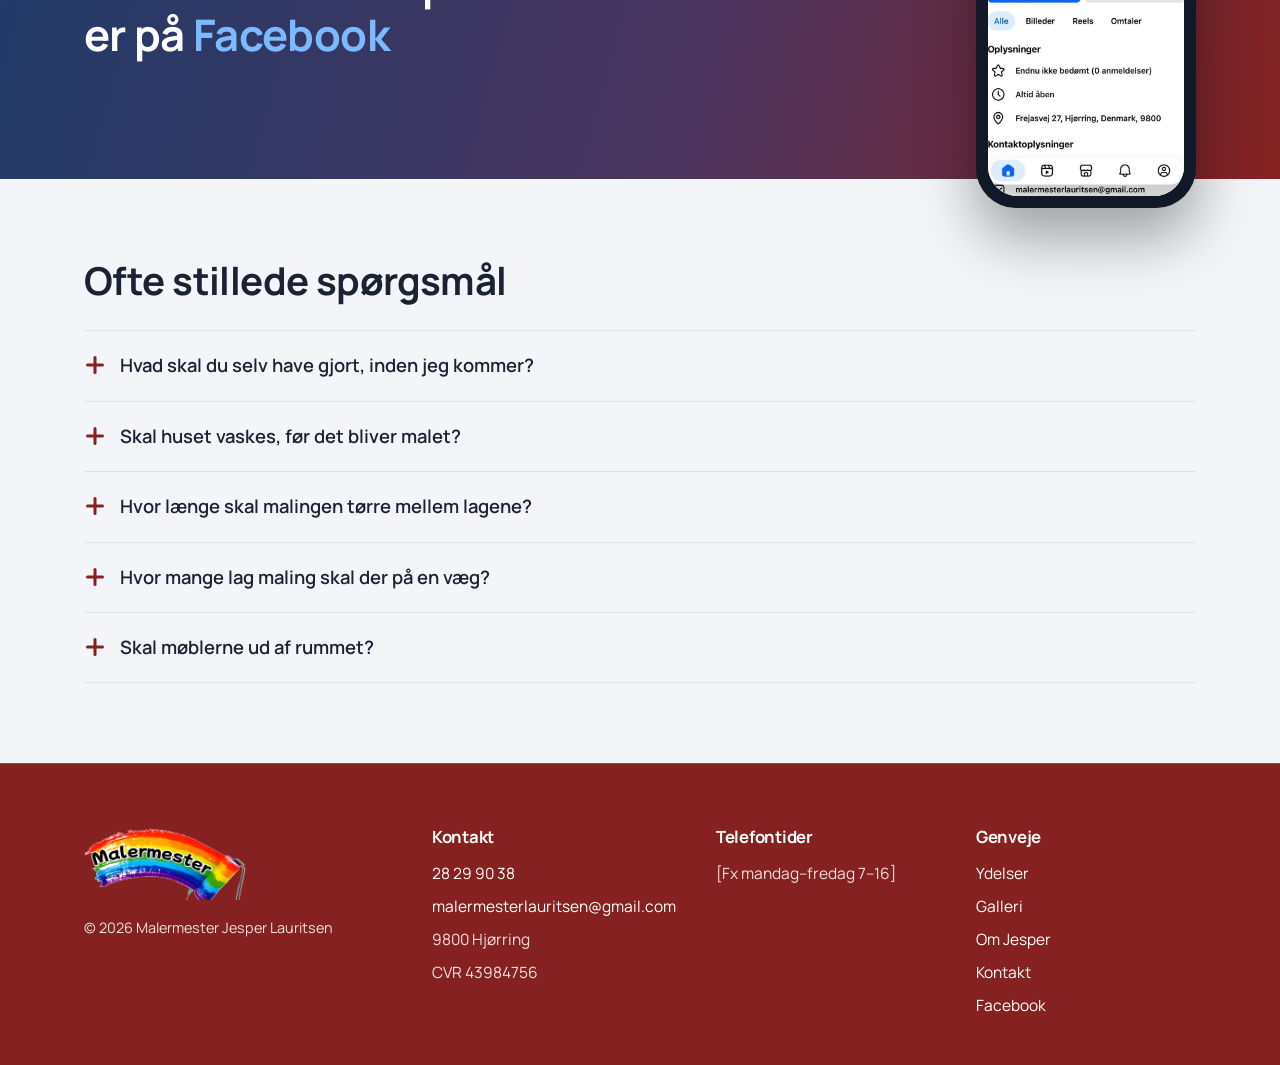
==== commit 65b39f90: "Update index.html" ====
--- a/index.html
+++ b/index.html
@@ -44,7 +44,7 @@
       </div>
       <ul class="tjek">
         <li>Enkeltmandsfirma, så du har altid malermesteren selv</li>
-        <li>Mere end 10 år i faget</li>
+        <li>Mere end 30 år i faget</li>
         <li>Inde og ude, for private og erhverv</li>
       </ul>
     </div>
@@ -171,7 +171,7 @@
     <h2>Ofte stillede spørgsmål</h2>
     <div class="faq">
       <details>
-        <summary><span class="plus" aria-hidden="true"></span>Hvad skal jeg selv have gjort, inden du kommer?</summary>
+        <summary><span class="plus" aria-hidden="true"></span>Hvad skal du selv have gjort, inden jeg kommer?</summary>
         <div class="faq__svar"><p>Det hjælper, hvis du på forhånd har taget billeder, lamper og gardiner ned og tømt de reoler, der skal flyttes.</p><p>Jeg flytter gerne møbler og dækker selv af, men jo mere der er klar, når jeg kommer, jo færre timer skal du betale for.</p></div>
       </details>
       <details>
@@ -184,7 +184,7 @@
       </details>
       <details>
         <summary><span class="plus" aria-hidden="true"></span>Hvor mange lag maling skal der på en væg?</summary>
-        <div class="faq__svar"><p>Som regel to. Skal en mørk væg være lys, eller er væggen nyspartlet, starter jeg med en grunder og maler derefter to lag.</p><p>Ét lag dækker sjældent jævnt, og forskellen ses især, når lyset falder skråt ind fra vinduerne.</p></div>
+        <div class="faq__svar"><p>Som regel to. Skal en mørk væg være lys, eller er væggen nyspartlet, starter jeg med en grunder og maler derefter to lag.</p><p>Et lag dækker sjældent jævnt, og forskellen ses især, når lyset falder skråt ind fra vinduerne.</p></div>
       </details>
       <details>
         <summary><span class="plus" aria-hidden="true"></span>Skal møblerne ud af rummet?</summary>
--- a/css/style.css
+++ b/css/style.css
@@ -21,8 +21,8 @@
   --rb-blaa: #1E88E5;
   --rb-lilla: #8E24AA;
 
-  --overskrift: "Outfit", system-ui, sans-serif;
-  --broedtekst: "Outfit", "Segoe UI", system-ui, sans-serif;
+  --overskrift: "Manrope", system-ui, sans-serif;
+  --broedtekst: "Manrope", "Segoe UI", system-ui, sans-serif;
 
   --bredde: 1160px;
   --radius: 16px;
@@ -53,7 +53,7 @@
   letter-spacing: -0.015em;
   margin: 0;
 }
-h1 { font-size: clamp(2.2rem, 4.5vw, 3.3rem); }
+h1 { font-size: clamp(1.9rem, 3.4vw, 2.6rem); }
 h2 { font-size: clamp(1.8rem, 3.2vw, 2.4rem); }
 h3 { font-size: 1.3rem; }
 p { margin: 0; }
@@ -330,9 +330,9 @@
 .side-top { background: #fff; padding: 40px 0 24px; }
 .broedkrumme { font-size: .95rem; color: var(--tekst-svag); margin-bottom: 14px; }
 .broedkrumme a { color: var(--tekst-svag); }
-.side-top p.intro { font-size: 1.15rem; color: var(--tekst-svag); margin-top: 14px; max-width: 38em; }
-
-.cta { background: var(--roed); color: #fff; padding: 56px 0; }
+.side-top p.intro { font-size: 1.05rem; color: var(--tekst-svag); margin-top: 14px; max-width: 38em; }
+
+.cta { background: var(--roed); color: #fff; padding: 40px 0; }
 .cta__inner { display: flex; flex-wrap: wrap; align-items: center; justify-content: space-between; gap: 24px; }
 .cta p { color: #F2DEDE; margin-top: 8px; }
 .cta__knapper { display: flex; flex-wrap: wrap; gap: 12px; }
@@ -513,3 +513,6 @@
 }
 .lightbox__luk:hover { background: var(--flade); }
 .footer__copy { margin-top: 16px; font-size: .9rem; }
+.side-top + .sektion { padding-top: 16px; }
+.cta h2 { font-size: clamp(1.4rem, 2.4vw, 1.8rem); }
+.cta p { font-size: 1rem; }
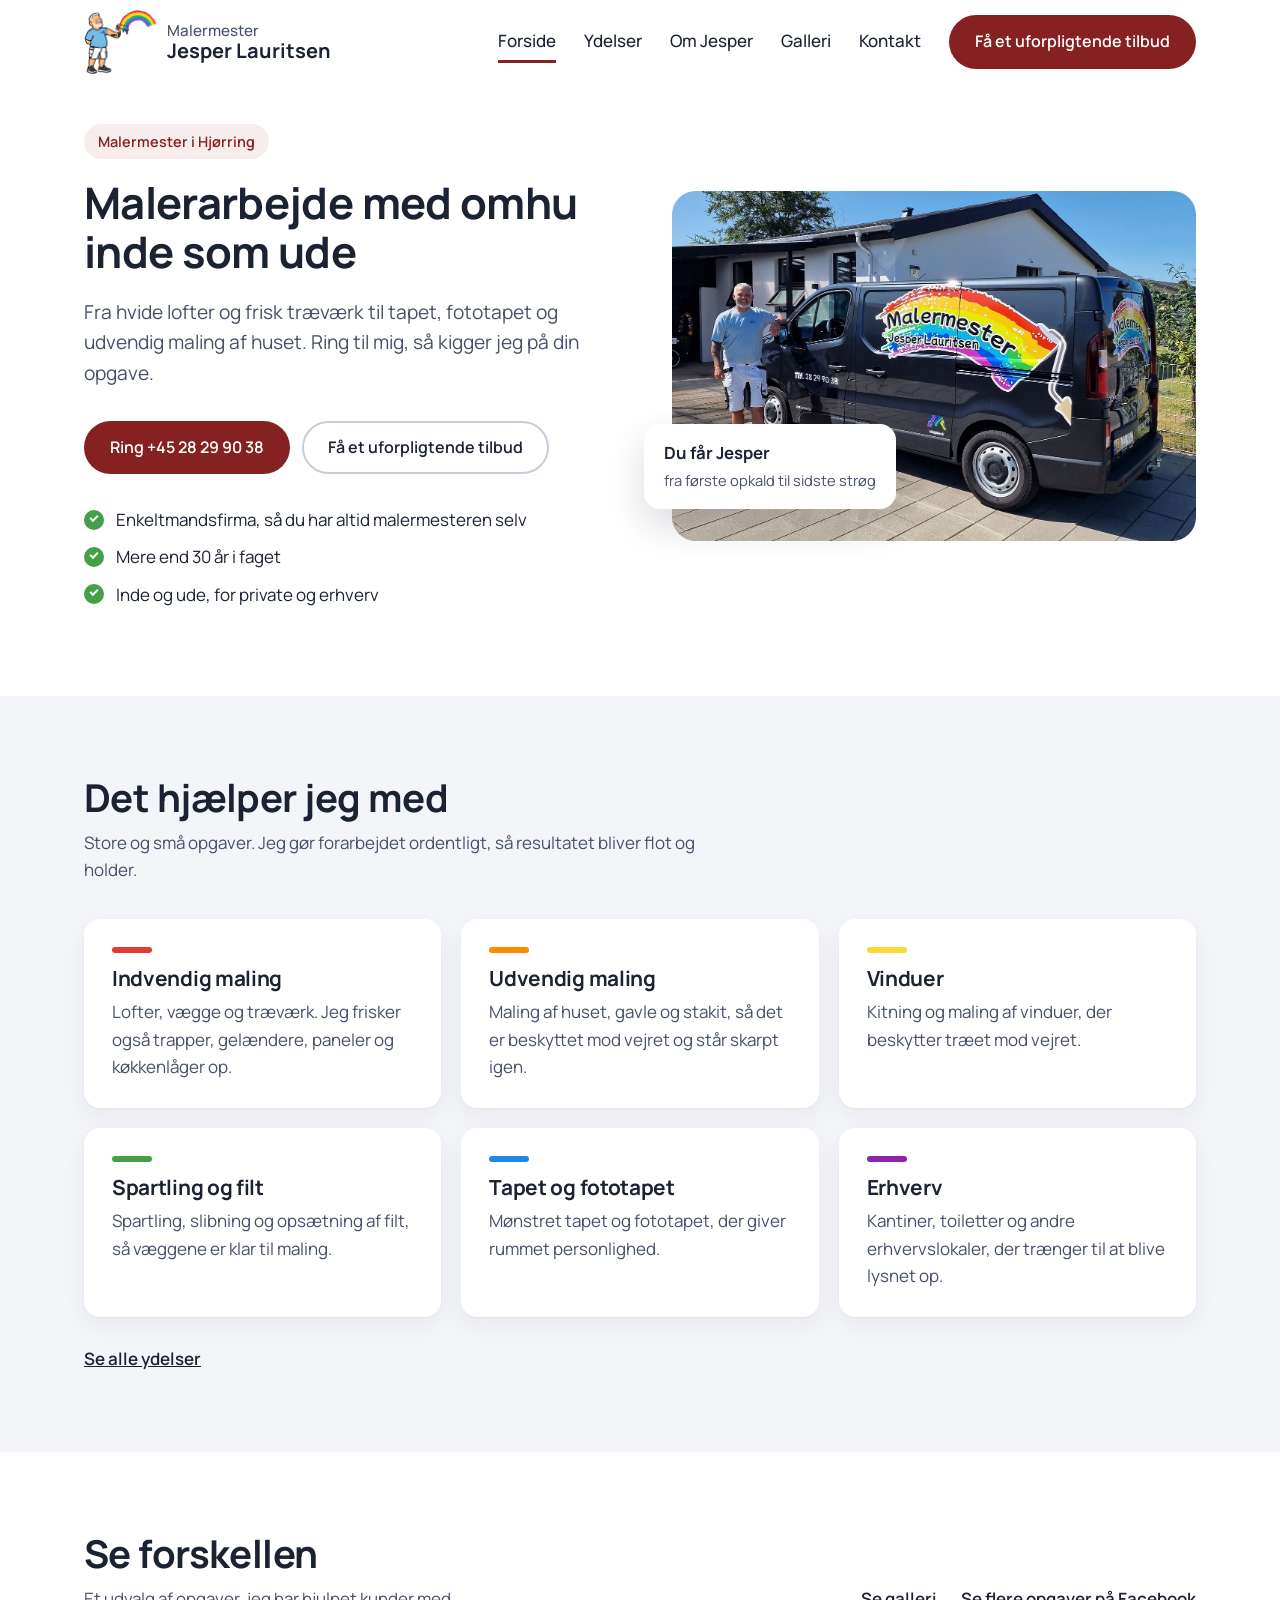
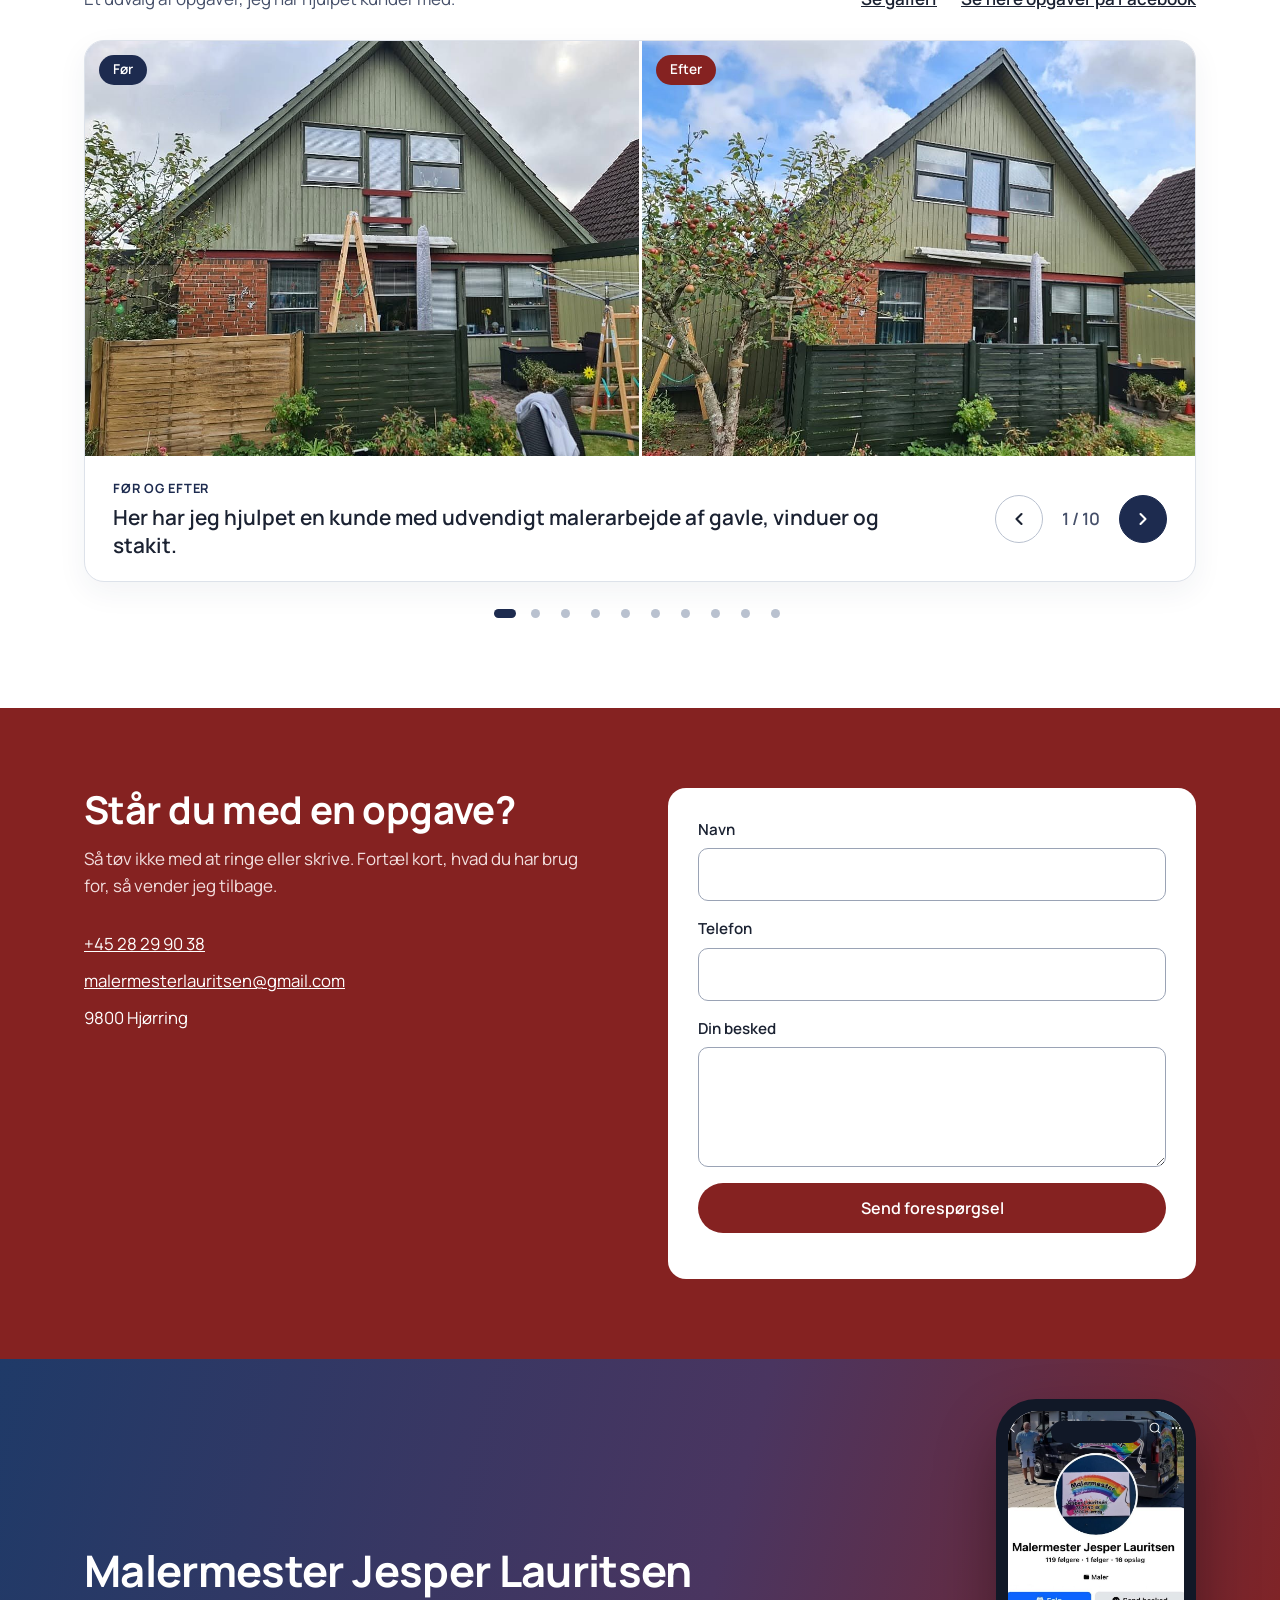
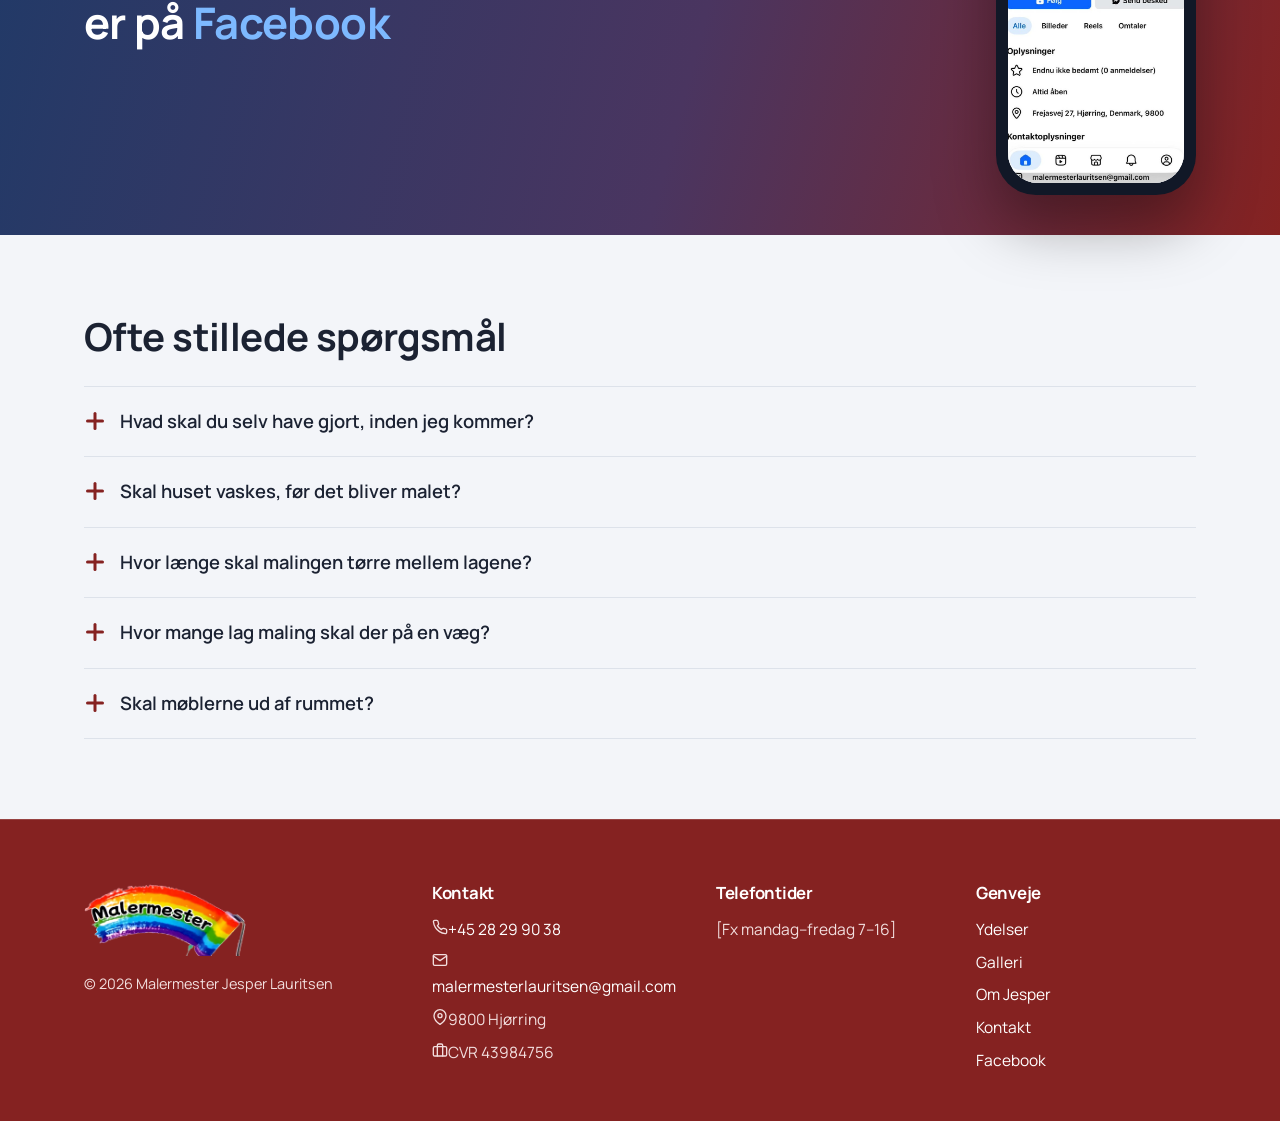
==== commit 3142f82a: "Update index.html" ====
--- a/index.html
+++ b/index.html
@@ -4,7 +4,7 @@
 <meta charset="utf-8">
 <meta name="viewport" content="width=device-width, initial-scale=1">
 <title>Malermester Jesper Lauritsen – maler i Hjørring</title>
-<meta name="description" content="Malermester i Hjørring. Indvendig og udvendig maling, vinduer, spartling, tapet og fototapet for private og erhverv. Ring 28 29 90 38.">
+<meta name="description" content="Malermester i Hjørring. Indvendig og udvendig maling, vinduer, spartling, tapet og fototapet for private og erhverv. Ring +45 28 29 90 38.">
 <link rel="icon" href="billeder/favicon.png">
 <link rel="preconnect" href="https://fonts.googleapis.com">
 <link rel="preconnect" href="https://fonts.gstatic.com" crossorigin>
@@ -39,7 +39,7 @@
       <h1>Malerarbejde med omhu<br>inde som ude</h1>
       <p class="hero__tekst">Fra hvide lofter og frisk træværk til tapet, fototapet og udvendig maling af huset. Ring til mig, så kigger jeg på din opgave.</p>
       <div class="hero__knapper">
-        <a class="knap knap--roed" href="tel:+4528299038">Ring 28 29 90 38</a>
+        <a class="knap knap--roed" href="tel:+4528299038">Ring +45 28 29 90 38</a>
         <a class="knap knap--lys" href="kontakt.html">Få et uforpligtende tilbud</a>
       </div>
       <ul class="tjek">
@@ -202,11 +202,11 @@
     </div>
     <div>
       <h3>Kontakt</h3>
-      <ul>
-        <li><a href="tel:+4528299038">28 29 90 38</a></li>
-        <li><a href="mailto:malermesterlauritsen@gmail.com">malermesterlauritsen@gmail.com</a></li>
-        <li>9800 Hjørring</li>
-        <li>CVR 43984756</li>
+      <ul class="footer__kontakt">
+        <li><svg width="16" height="16" viewBox="0 0 24 24" fill="none" stroke="currentColor" stroke-width="2" stroke-linecap="round" stroke-linejoin="round" aria-hidden="true"><path d="M22 16.92v3a2 2 0 0 1-2.18 2 19.79 19.79 0 0 1-8.63-3.07 19.5 19.5 0 0 1-6-6 19.79 19.79 0 0 1-3.07-8.67A2 2 0 0 1 4.11 2h3a2 2 0 0 1 2 1.72c.13.96.36 1.9.7 2.81a2 2 0 0 1-.45 2.11L8.09 9.910a16 16 0 0 0 6 6l1.27-1.27a2 2 0 0 1 2.11-.45c.91.34 1.85.57 2.81.7A2 2 0 0 1 22 16.92z"/></svg><a href="tel:+4528299038">+45 28 29 90 38</a></li>
+        <li><svg width="16" height="16" viewBox="0 0 24 24" fill="none" stroke="currentColor" stroke-width="2" stroke-linecap="round" stroke-linejoin="round" aria-hidden="true"><rect x="2" y="4" width="20" height="16" rx="2"/><polyline points="22,6 12,13 2,6"/></svg><a href="mailto:malermesterlauritsen@gmail.com">malermesterlauritsen@gmail.com</a></li>
+        <li><svg width="16" height="16" viewBox="0 0 24 24" fill="none" stroke="currentColor" stroke-width="2" stroke-linecap="round" stroke-linejoin="round" aria-hidden="true"><path d="M21 10c0 7-9 13-9 13s-9-6-9-13a9 9 0 0 1 18 0z"/><circle cx="12" cy="10" r="3"/></svg>9800 Hjørring</li>
+        <li><svg width="16" height="16" viewBox="0 0 24 24" fill="none" stroke="currentColor" stroke-width="2" stroke-linecap="round" stroke-linejoin="round" aria-hidden="true"><rect x="2" y="7" width="20" height="14" rx="2"/><path d="M16 21V5a2 2 0 0 0-2-2h-4a2 2 0 0 0-2 2v16"/></svg>CVR 43984756</li>
       </ul>
     </div>
     <div>
@@ -215,7 +215,7 @@
         <li>[Fx mandag–fredag 7–16]</li>
       </ul>
     </div>
-    <div>
+    <div class="footer__genveje">
       <h3>Genveje</h3>
       <ul>
         <li><a href="ydelser.html">Ydelser</a></li>
--- a/css/style.css
+++ b/css/style.css
@@ -197,7 +197,7 @@
 .farve-5 { background: var(--rb-blaa); }
 .farve-6 { background: var(--rb-lilla); }
 
-/* ---------- Karrusel (før og efter) ---------- */
+/* ---------- Karrusel (Billeder) ---------- */
 .sektion__hoved { display: flex; flex-wrap: wrap; align-items: flex-end; justify-content: space-between; gap: 16px; }
 .links { display: flex; flex-wrap: wrap; gap: 24px; font-weight: 600; }
 
@@ -260,7 +260,6 @@
 /* ---------- Facebook-banner ---------- */
 .facebook {
   position: relative;
-  margin-top: 80px;
   background: linear-gradient(105deg, #1F3A68 0%, #4A3560 55%, var(--roed) 100%);
   color: #fff;
 }
@@ -275,9 +274,8 @@
 .telefon {
   display: block;
   justify-self: end;
-  width: 220px;
-  margin-top: -80px;
-  margin-bottom: -40px;
+  width: 200px;
+  margin: 40px 0;
   transition: transform .2s;
   padding: 12px;
   background: #111827;
@@ -378,8 +376,6 @@
 .vaerdi { background: #fff; border-radius: var(--radius); padding: 24px; }
 .vaerdi p { color: var(--tekst-svag); margin-top: 8px; }
 .engageret { display: grid; grid-template-columns: 1.2fr 1fr; gap: 48px; align-items: center; }
-.engageret .billede { border-radius: 18px; width: fit-content; justify-self: center; background: none; }
-.engageret .billede img { width: auto; height: auto; max-width: 100%; max-height: 200px; }
 .engageret p { color: var(--tekst-svag); margin-top: 12px; }
 
 /* Kontakt-side */
@@ -461,9 +457,8 @@
   .footer__grid { grid-template-columns: 1fr 1fr; }
   .ydelser, .galleri { grid-template-columns: 1fr 1fr; }
   .trin, .vaerdier { grid-template-columns: 1fr 1fr; }
-  .facebook { margin-top: 0; }
   .facebook__inner { padding: 56px 24px; }
-  .telefon { margin: 0 auto; width: 200px; justify-self: center; }
+  .telefon { margin: 0 auto; justify-self: center; }
   .facebook__navn { white-space: normal; }
 }
 
@@ -516,3 +511,17 @@
 .side-top + .sektion { padding-top: 16px; }
 .cta h2 { font-size: clamp(1.4rem, 2.4vw, 1.8rem); }
 .cta p { font-size: 1rem; }
+/* ---------- Kompakt hjertestarter-boks ---------- */
+.sektion:has(.engageret) { padding: 40px 0 64px; }
+.engageret {
+  display: flex; align-items: center; gap: 32px;
+  max-width: 860px; margin: 0 auto;
+  background: var(--flade); border-radius: 20px; padding: 24px 32px 24px 24px;
+}
+.engageret .billede { order: -1; flex: none; width: auto; border-radius: 14px; background: none; aspect-ratio: auto; }
+.engageret .billede img { width: auto; height: auto; max-height: 200px; }
+.engageret h2 { font-size: 1.4rem; }
+.engageret p { margin-top: 8px; }
+@media (max-width: 620px) {
+  .engageret { flex-direction: column; align-items: flex-start; padding: 20px; }
+}
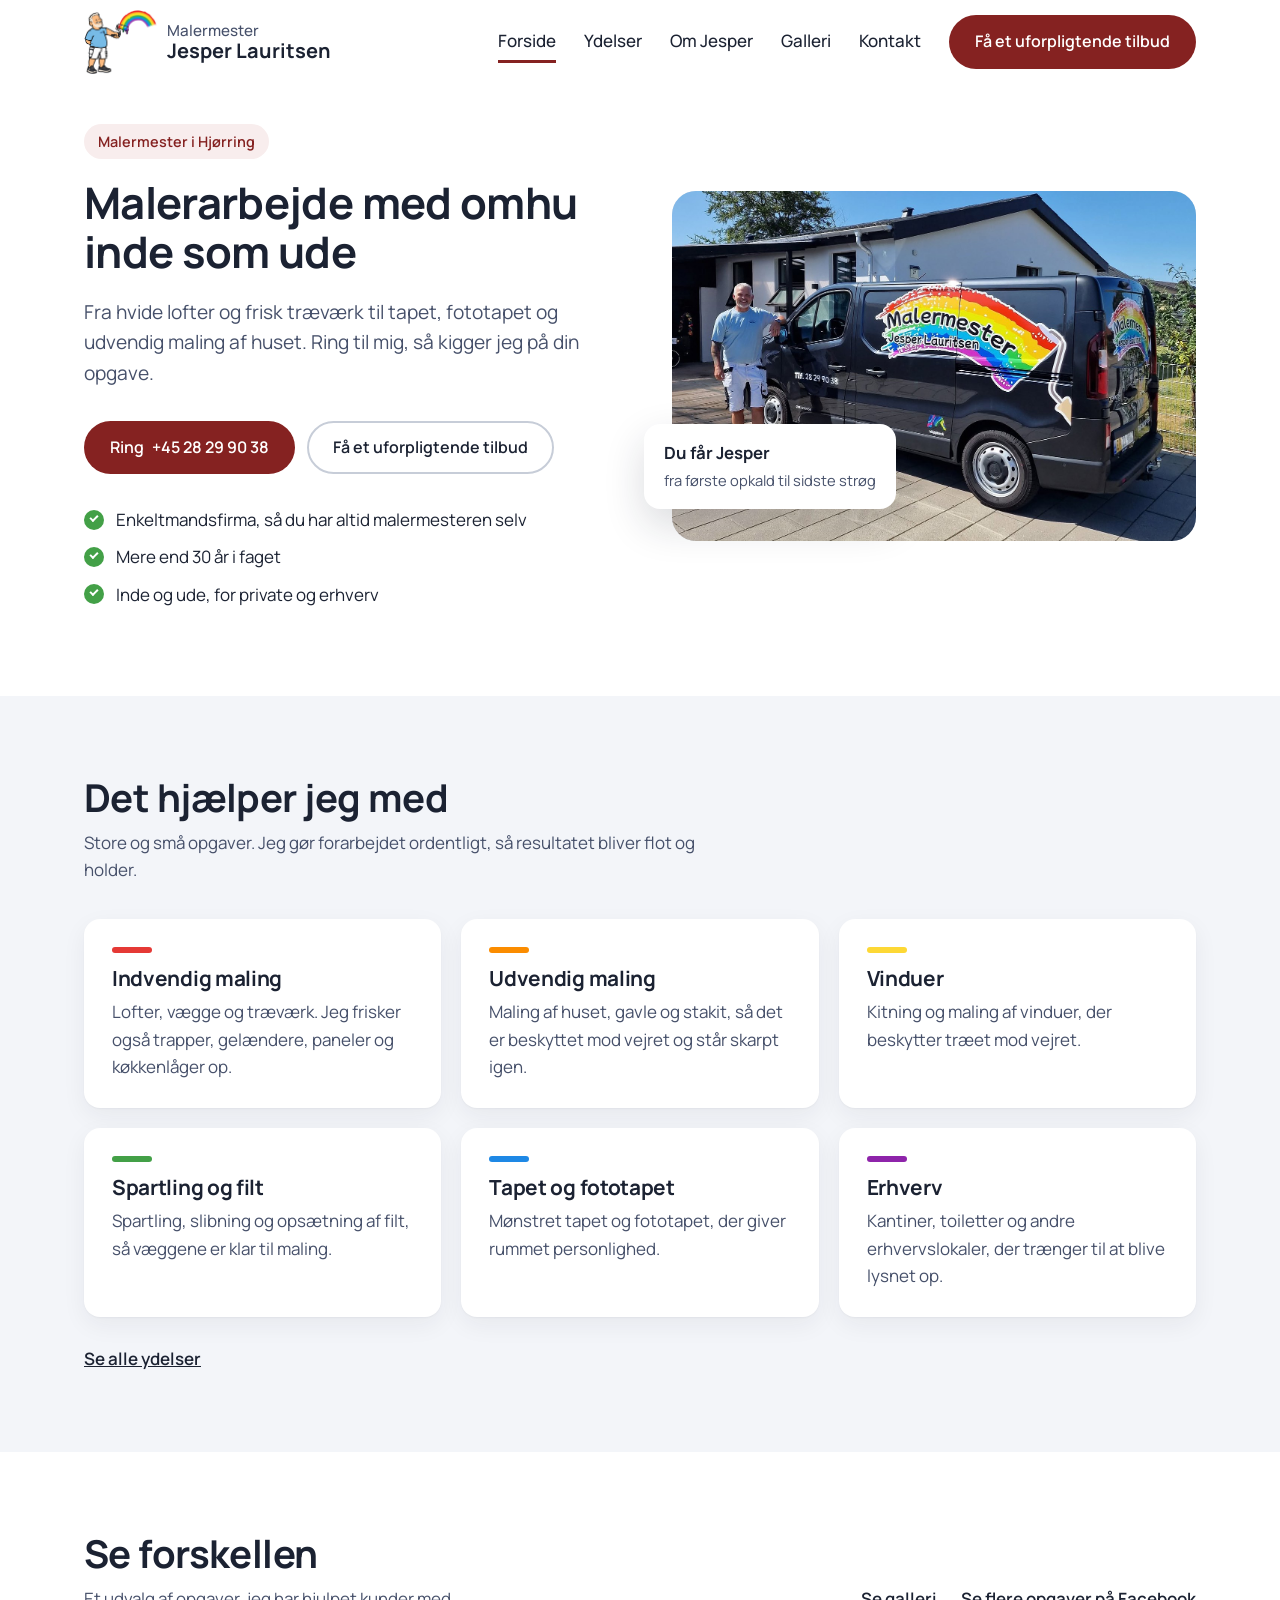
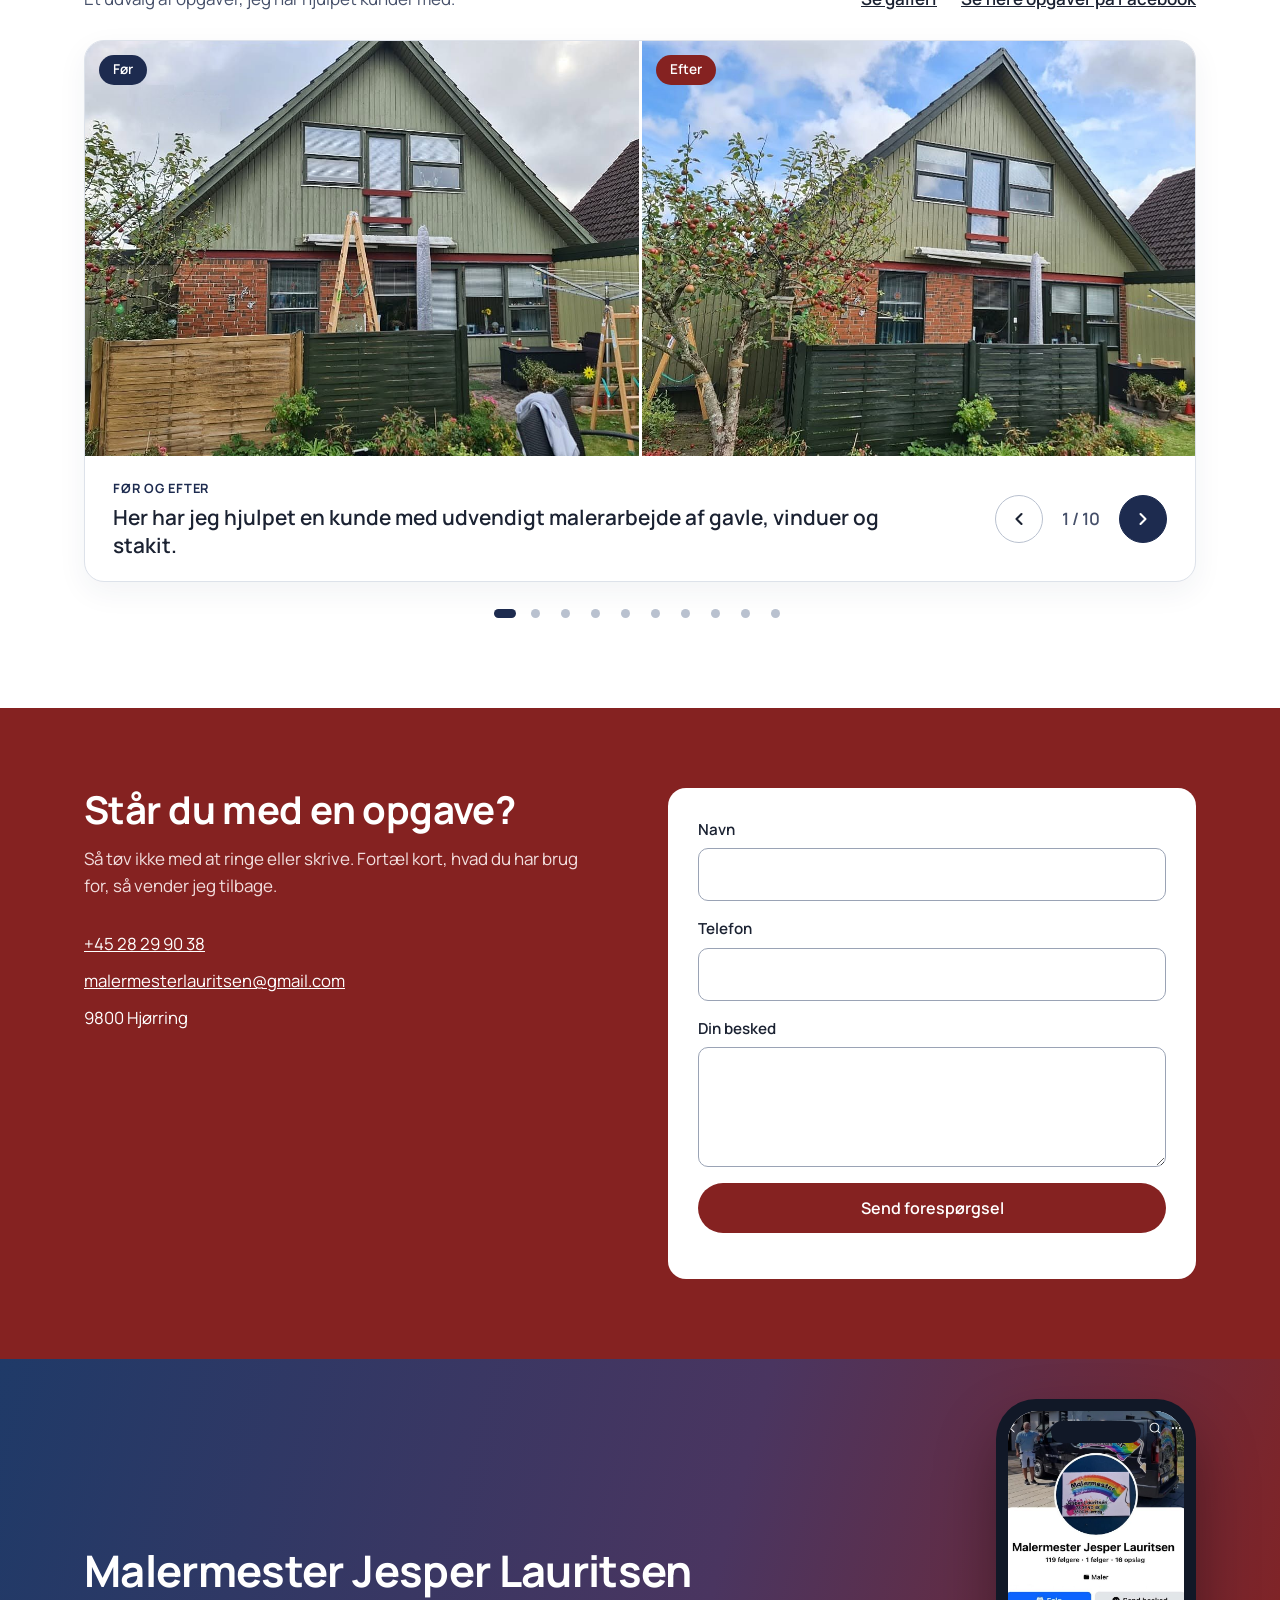
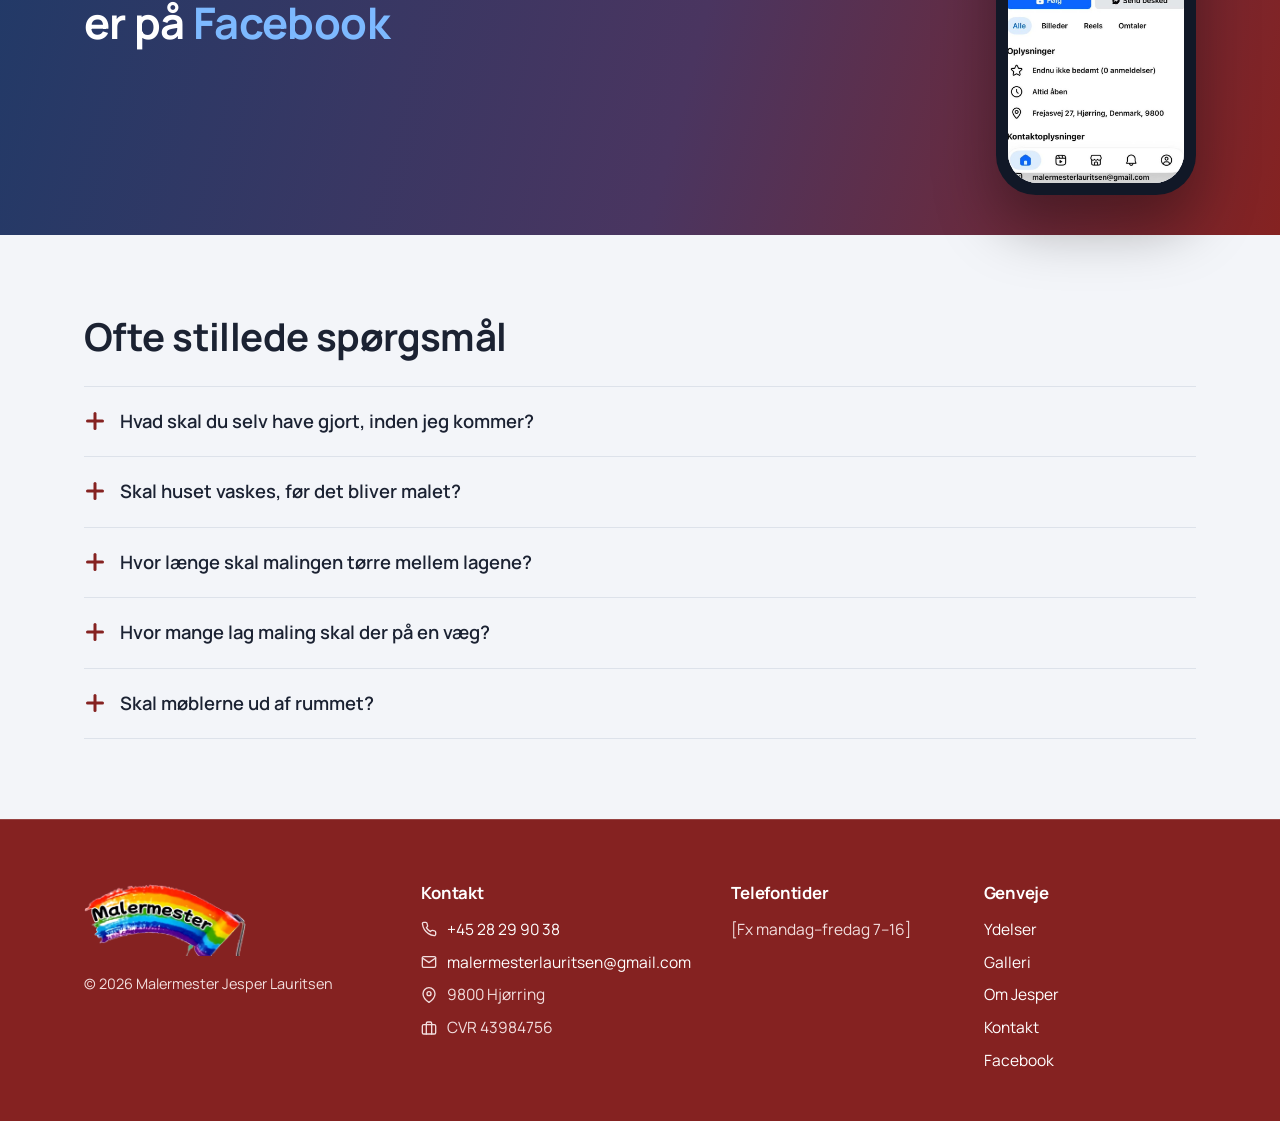
==== commit e9948c60: "Update index.html" ====
--- a/index.html
+++ b/index.html
@@ -39,7 +39,7 @@
       <h1>Malerarbejde med omhu<br>inde som ude</h1>
       <p class="hero__tekst">Fra hvide lofter og frisk træværk til tapet, fototapet og udvendig maling af huset. Ring til mig, så kigger jeg på din opgave.</p>
       <div class="hero__knapper">
-        <a class="knap knap--roed" href="tel:+4528299038">Ring +45 28 29 90 38</a>
+        <a class="knap knap--roed" href="tel:+4528299038">Ring<span class="cta__nummer"> +45 28 29 90 38</span></a>
         <a class="knap knap--lys" href="kontakt.html">Få et uforpligtende tilbud</a>
       </div>
       <ul class="tjek">
--- a/css/style.css
+++ b/css/style.css
@@ -375,8 +375,16 @@
 .vaerdier { display: grid; grid-template-columns: repeat(4, 1fr); gap: 16px; margin-top: 32px; }
 .vaerdi { background: #fff; border-radius: var(--radius); padding: 24px; }
 .vaerdi p { color: var(--tekst-svag); margin-top: 8px; }
-.engageret { display: grid; grid-template-columns: 1.2fr 1fr; gap: 48px; align-items: center; }
-.engageret p { color: var(--tekst-svag); margin-top: 12px; }
+.sektion:has(.engageret) { padding: 40px 0 64px; }
+.engageret {
+  display: flex; align-items: center; gap: 32px;
+  max-width: 860px; margin: 0 auto;
+  background: var(--flade); border-radius: 20px; padding: 24px 32px 24px 24px;
+}
+.engageret .billede { order: -1; flex: none; width: auto; border-radius: 14px; background: none; aspect-ratio: auto; }
+.engageret .billede img { width: auto; height: auto; max-height: 200px; }
+.engageret h2 { font-size: 1.4rem; }
+.engageret p { color: var(--tekst-svag); margin-top: 8px; }
 
 /* Kontakt-side */
 .kontaktside { display: grid; grid-template-columns: 1.4fr 1fr; gap: 40px; align-items: start; }
@@ -393,6 +401,8 @@
 .footer__navn { color: #fff; font-weight: 600; font-size: 1.1rem; margin: 16px 0 6px; }
 .footer h3 { color: #fff; font-size: 1.05rem; margin-bottom: 14px; }
 .footer ul { list-style: none; margin: 0; padding: 0; display: grid; gap: 8px; }
+.footer__kontakt li { display: flex; align-items: center; gap: 10px; }
+.footer__kontakt svg { flex: none; }
 .footer a { color: #fff; text-decoration: none; }
 .footer a:hover { color: #fff; text-decoration: underline; }
 .footer__bund { border-top: 1px solid rgba(255, 255, 255, .12); padding: 18px 0; font-size: .9rem; }
@@ -450,7 +460,7 @@
   .menu-knap[aria-expanded="true"] span:nth-child(2) { opacity: 0; }
   .menu-knap[aria-expanded="true"] span:nth-child(3) { transform: translateY(-8px) rotate(-45deg); }
 
-  .top__grid, .hero__grid, .kontakt__grid, .facebook__inner, .om, .engageret, .kontaktside { grid-template-columns: 1fr; }
+  .top__grid, .hero__grid, .kontakt__grid, .facebook__inner, .om, .kontaktside { grid-template-columns: 1fr; }
   .hero__grid { gap: 40px; }
     .hero__billede { aspect-ratio: 3 / 2; }
   .hero__kort { left: 16px; bottom: 16px; }
@@ -474,6 +484,29 @@
   .karrusel__tekst { font-size: 1.1rem; }
   .faq summary { font-size: 1.05rem; }
   .faq__svar { padding-left: 0; }
+
+  .om h2 { font-size: 1.5rem; }
+  .facebook h2 { font-size: 1.5rem; }
+  .facebook__navn { display: inline; }
+
+  .engageret { margin: 0 24px; padding: 16px; gap: 16px; }
+  .engageret .billede img { max-height: 150px; }
+  .engageret h2 { font-size: 1.15rem; }
+  .engageret p { font-size: .9rem; }
+
+  .cta__knapper { flex-wrap: nowrap; gap: 10px; }
+  .cta__knapper .knap { padding: 10px 18px; font-size: .95rem; }
+  .cta__nummer { display: none; }
+
+  .infokort { padding: 12px; }
+  .info { padding: 14px; gap: 12px; }
+  .info__ikon { width: 36px; height: 36px; }
+  .info a[href^="mailto"] { font-size: .85rem; word-break: normal; }
+
+  .footer__grid { text-align: center; gap: 32px; }
+  .footer__logo { margin: 0 auto; }
+  .footer__kontakt li { justify-content: center; }
+  .footer__genveje { display: none; }
 }
 
 @media (prefers-reduced-motion: reduce) {
@@ -511,17 +544,3 @@
 .side-top + .sektion { padding-top: 16px; }
 .cta h2 { font-size: clamp(1.4rem, 2.4vw, 1.8rem); }
 .cta p { font-size: 1rem; }
-/* ---------- Kompakt hjertestarter-boks ---------- */
-.sektion:has(.engageret) { padding: 40px 0 64px; }
-.engageret {
-  display: flex; align-items: center; gap: 32px;
-  max-width: 860px; margin: 0 auto;
-  background: var(--flade); border-radius: 20px; padding: 24px 32px 24px 24px;
-}
-.engageret .billede { order: -1; flex: none; width: auto; border-radius: 14px; background: none; aspect-ratio: auto; }
-.engageret .billede img { width: auto; height: auto; max-height: 200px; }
-.engageret h2 { font-size: 1.4rem; }
-.engageret p { margin-top: 8px; }
-@media (max-width: 620px) {
-  .engageret { flex-direction: column; align-items: flex-start; padding: 20px; }
-}
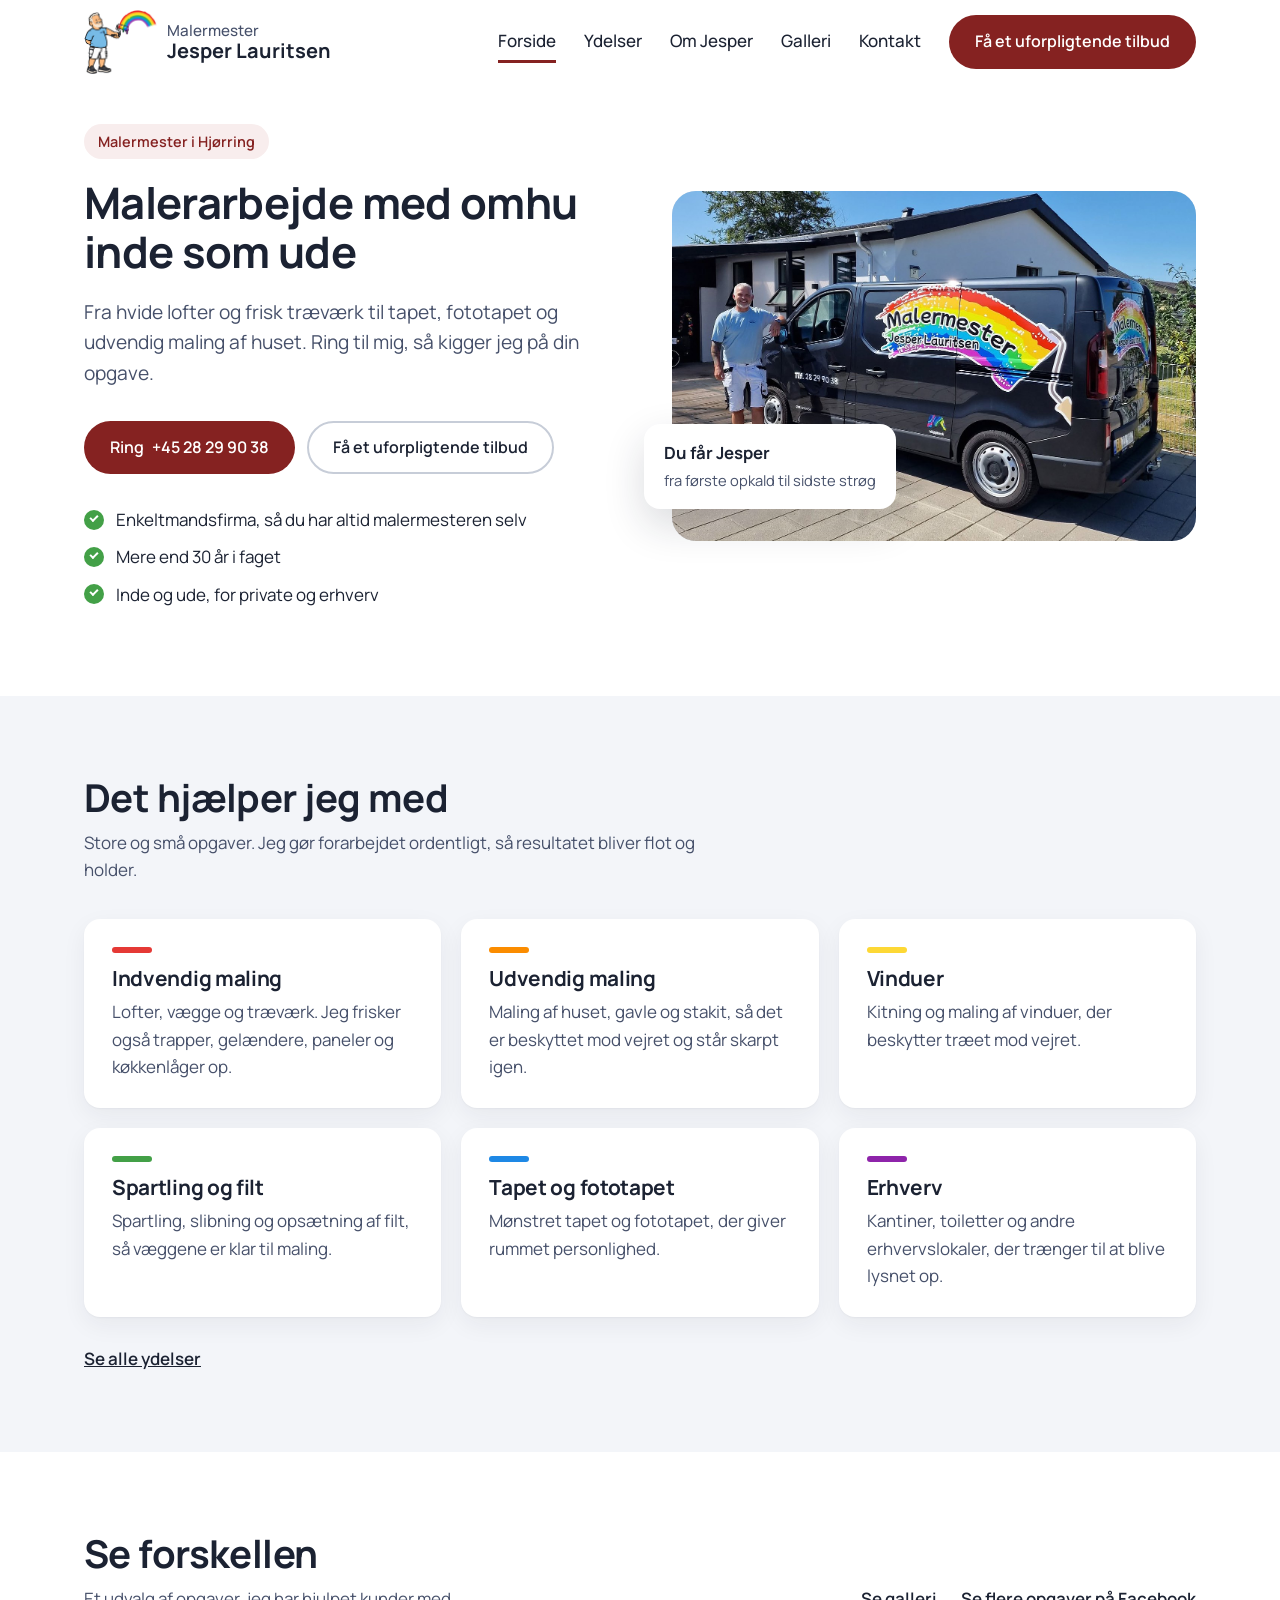
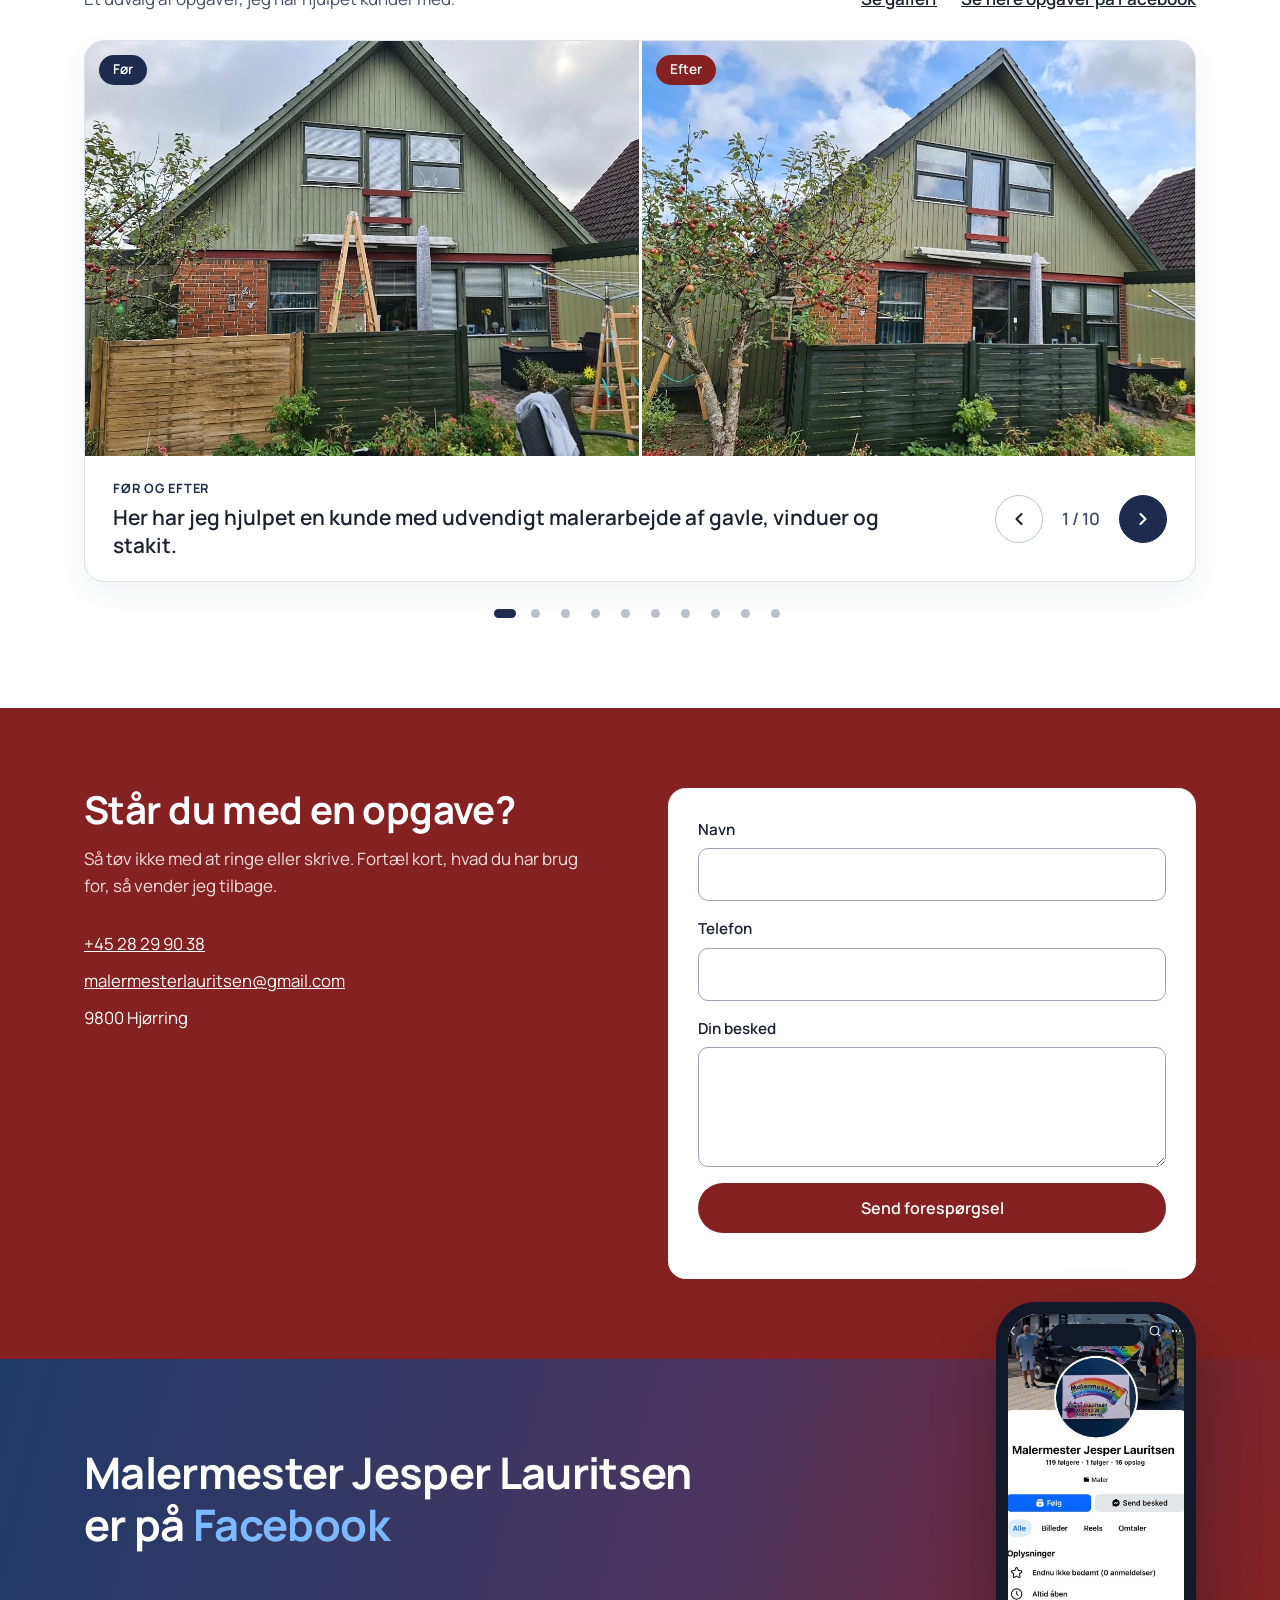
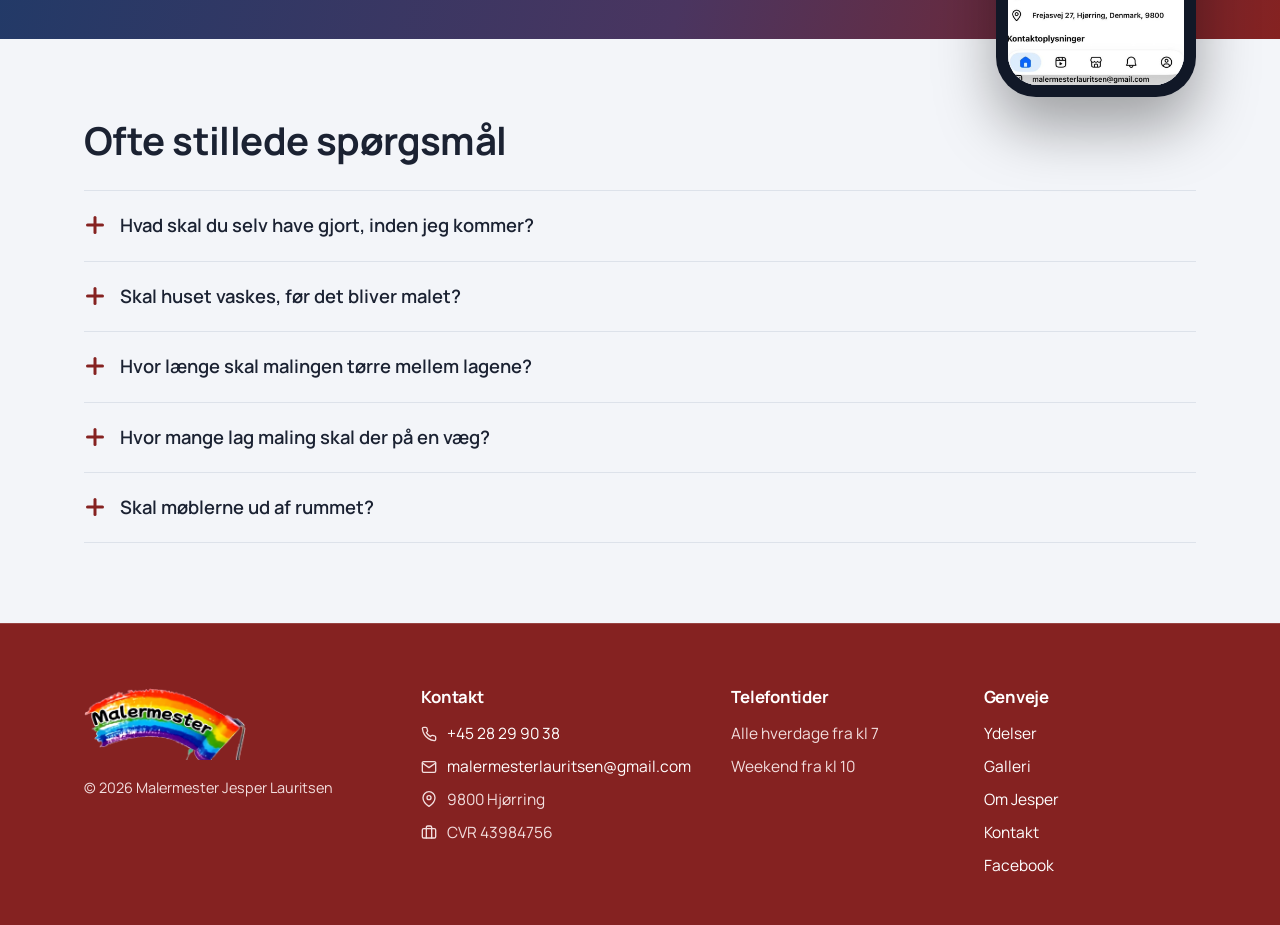
==== commit c1fc4e19: "Update index.html" ====
--- a/index.html
+++ b/index.html
@@ -212,7 +212,8 @@
     <div>
       <h3>Telefontider</h3>
       <ul>
-        <li>[Fx mandag–fredag 7–16]</li>
+        <li>Alle hverdage fra kl 7</li>
+        <li>Weekend fra kl 10</li>
       </ul>
     </div>
     <div class="footer__genveje">
--- a/css/style.css
+++ b/css/style.css
@@ -244,6 +244,7 @@
   display: grid; gap: 16px;
 }
 .formular--kant { border: 1px solid var(--kant); }
+.formular h2 { font-size: 1.6rem; }
 .felt { display: grid; gap: 6px; }
 .felt label { font-weight: 600; font-size: .95rem; }
 .felt input, .felt textarea, .felt select {
@@ -265,7 +266,7 @@
 }
 .facebook__inner {
   display: grid; grid-template-columns: 1fr auto; gap: 48px; align-items: center;
-  min-height: 340px;
+  min-height: 280px;
 }
 .facebook h2 { font-size: clamp(1.8rem, 3.4vw, 2.8rem); line-height: 1.2; }
 .facebook__navn { display: block; white-space: nowrap; }
@@ -274,8 +275,9 @@
 .telefon {
   display: block;
   justify-self: end;
+  position: relative; z-index: 2;
   width: 200px;
-  margin: 40px 0;
+  margin: -80px 0;
   transition: transform .2s;
   padding: 12px;
   background: #111827;
@@ -494,10 +496,14 @@
   .engageret h2 { font-size: 1.15rem; }
   .engageret p { font-size: .9rem; }
 
-  .cta__knapper { flex-wrap: nowrap; gap: 10px; }
-  .cta__knapper .knap { padding: 10px 18px; font-size: .95rem; }
+  .hero h1 { font-size: 1.55rem; }
+   .hero__tekst { font-size: 1rem; }
+  .cta__knapper, .hero__knapper { flex-wrap: nowrap; gap: 10px; }
+  .cta__knapper .knap, .hero__knapper .knap { padding: 10px 18px; font-size: .95rem; }
   .cta__nummer { display: none; }
 
+  .formular { padding: 20px; }
+  .formular h2 { font-size: 1.2rem; }
   .infokort { padding: 12px; }
   .info { padding: 14px; gap: 12px; }
   .info__ikon { width: 36px; height: 36px; }
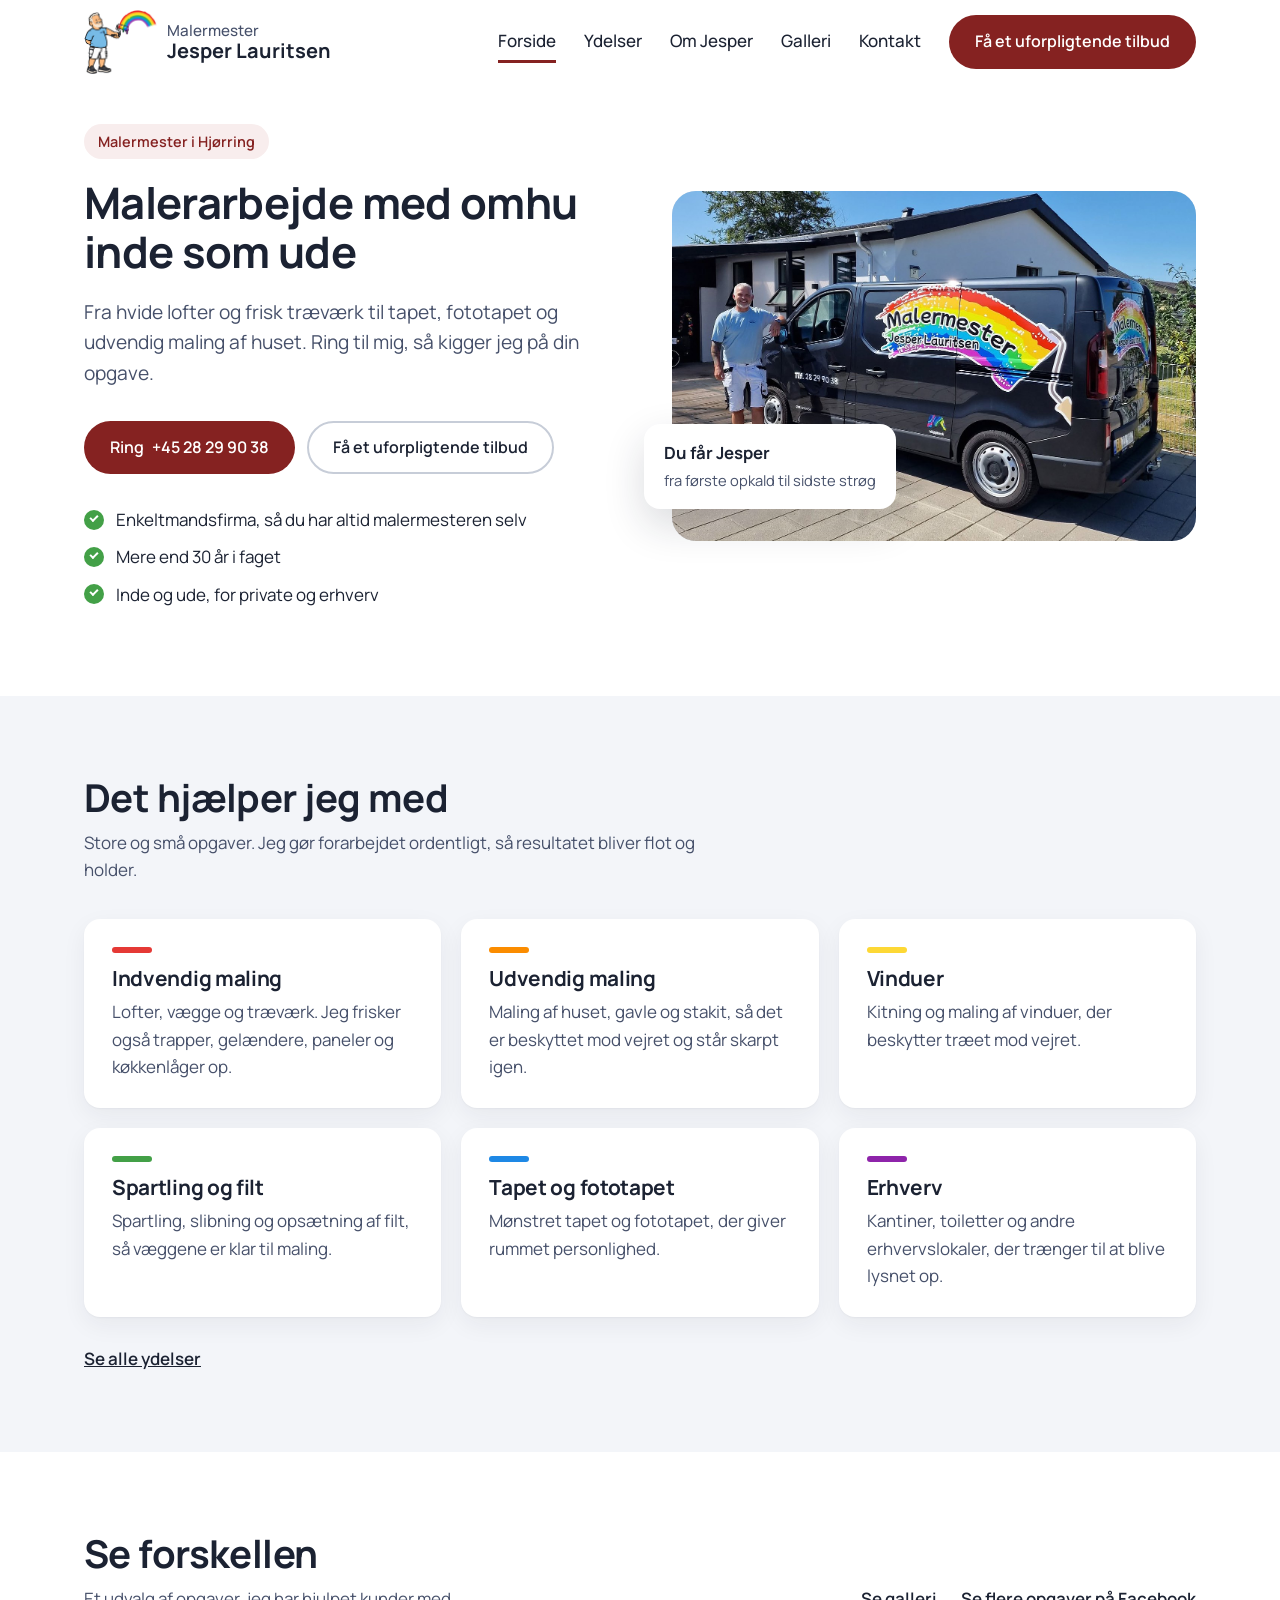
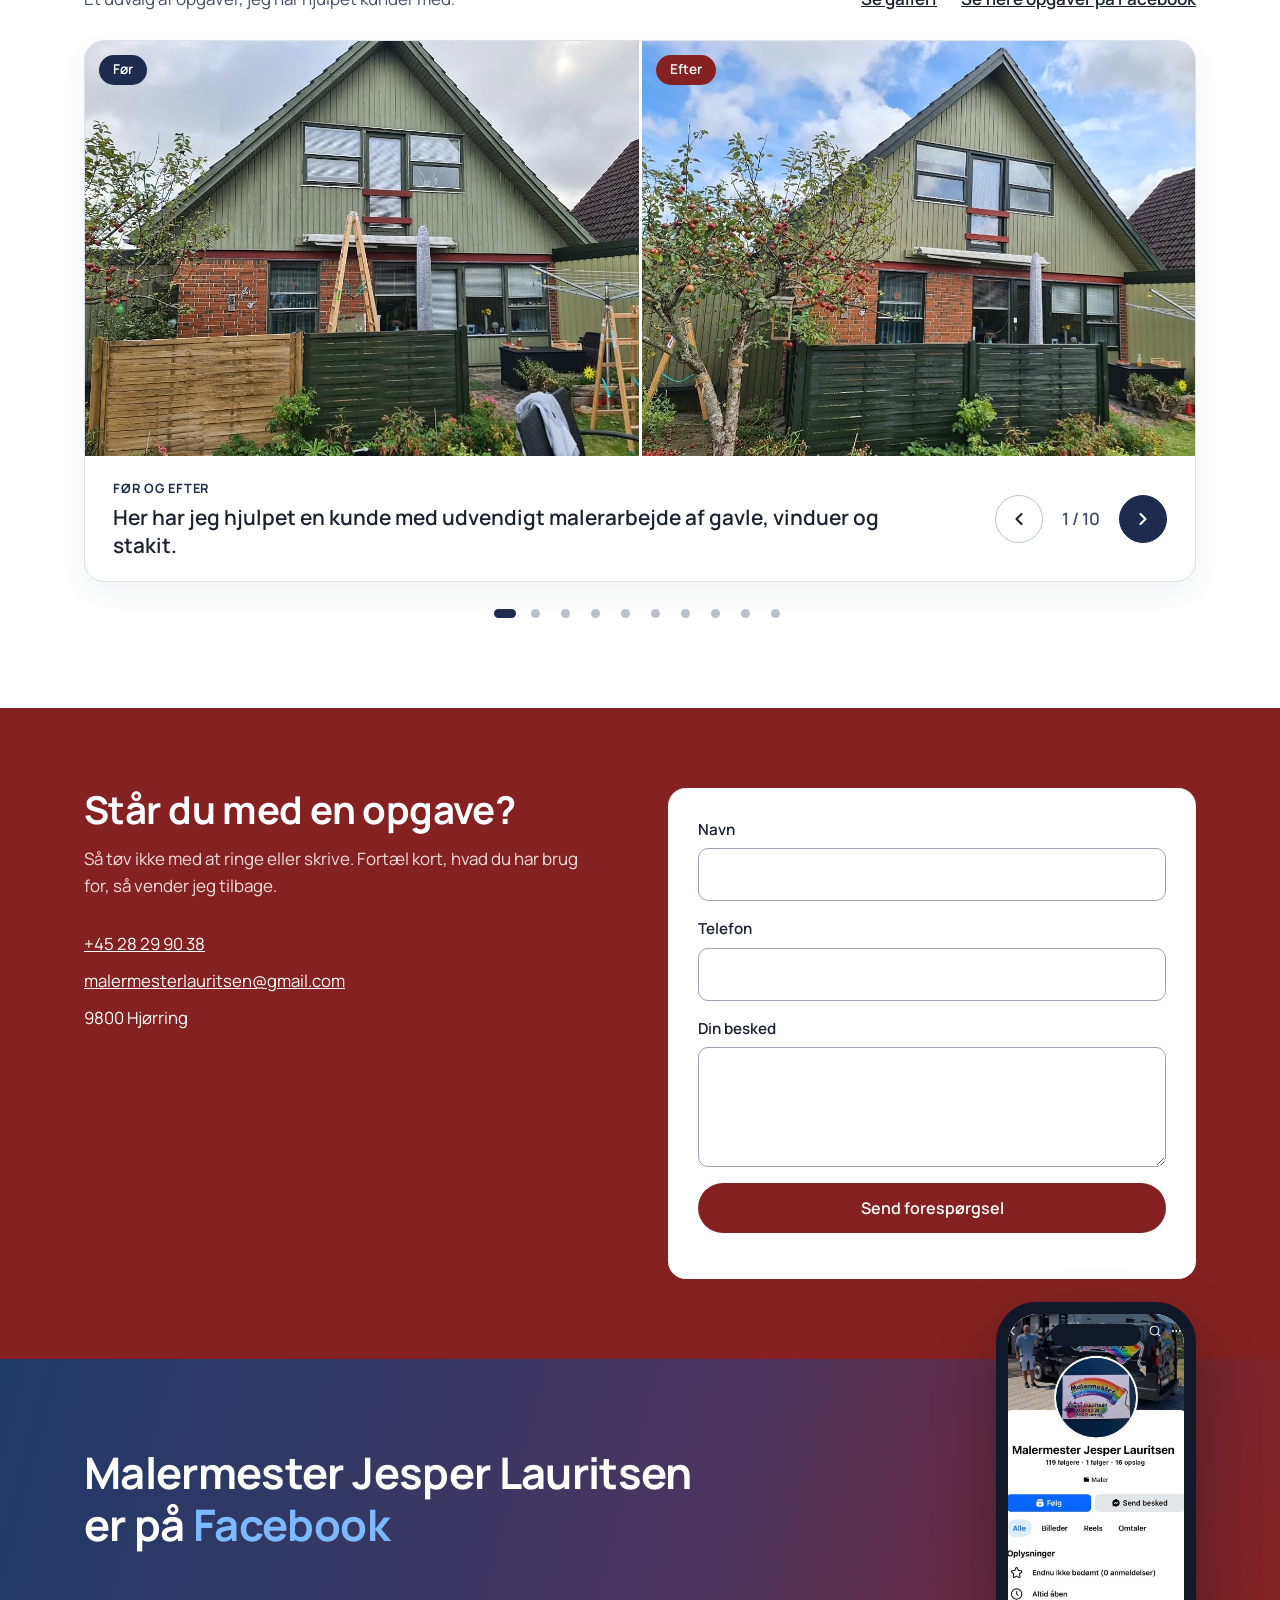
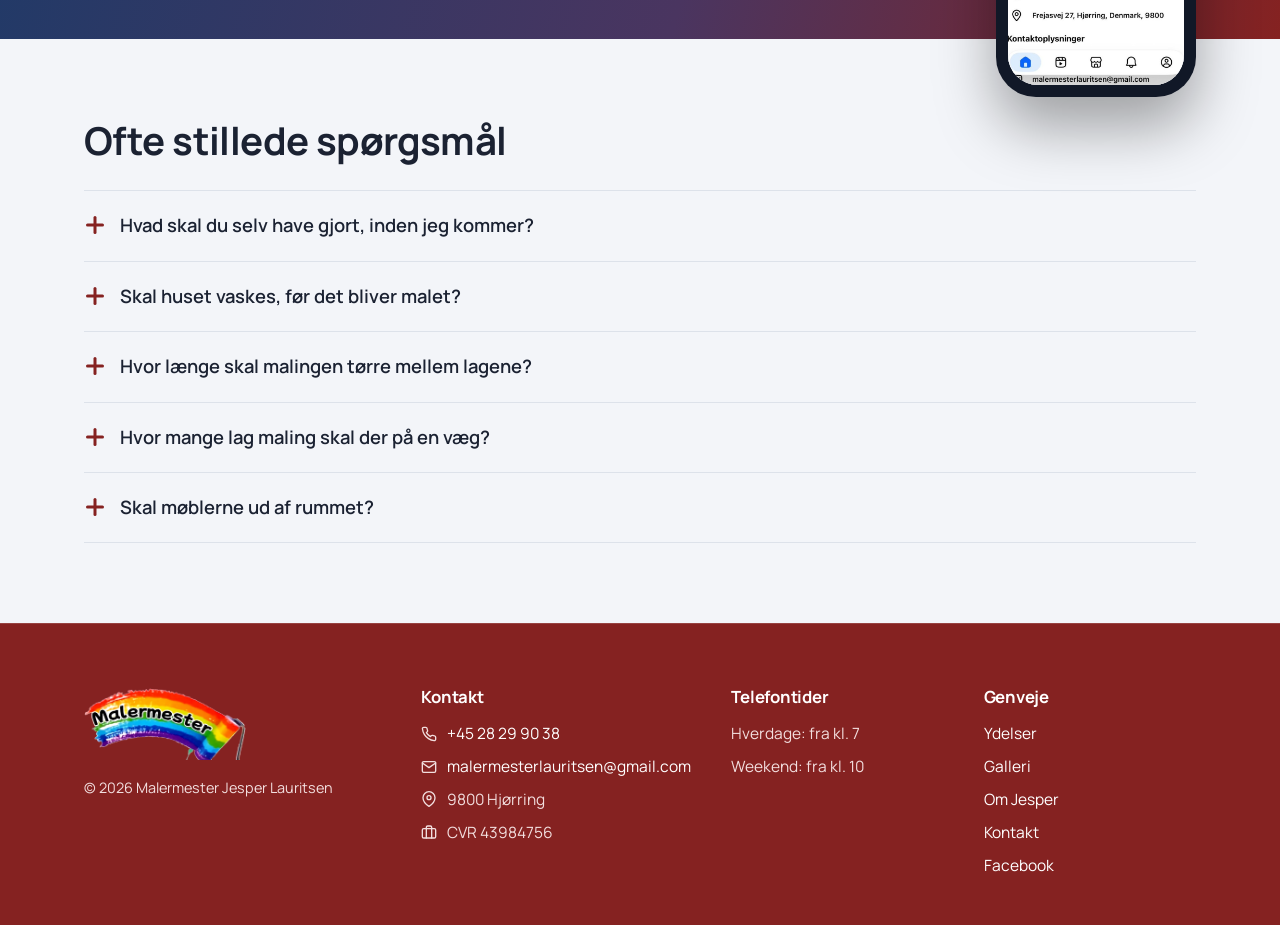
==== commit d5d49fec: "Update index.html" ====
--- a/index.html
+++ b/index.html
@@ -212,8 +212,8 @@
     <div>
       <h3>Telefontider</h3>
       <ul>
-        <li>Alle hverdage fra kl 7</li>
-        <li>Weekend fra kl 10</li>
+        <li>Hverdage: fra kl. 7</li>
+        <li>Weekend: fra kl. 10</li>
       </ul>
     </div>
     <div class="footer__genveje">
